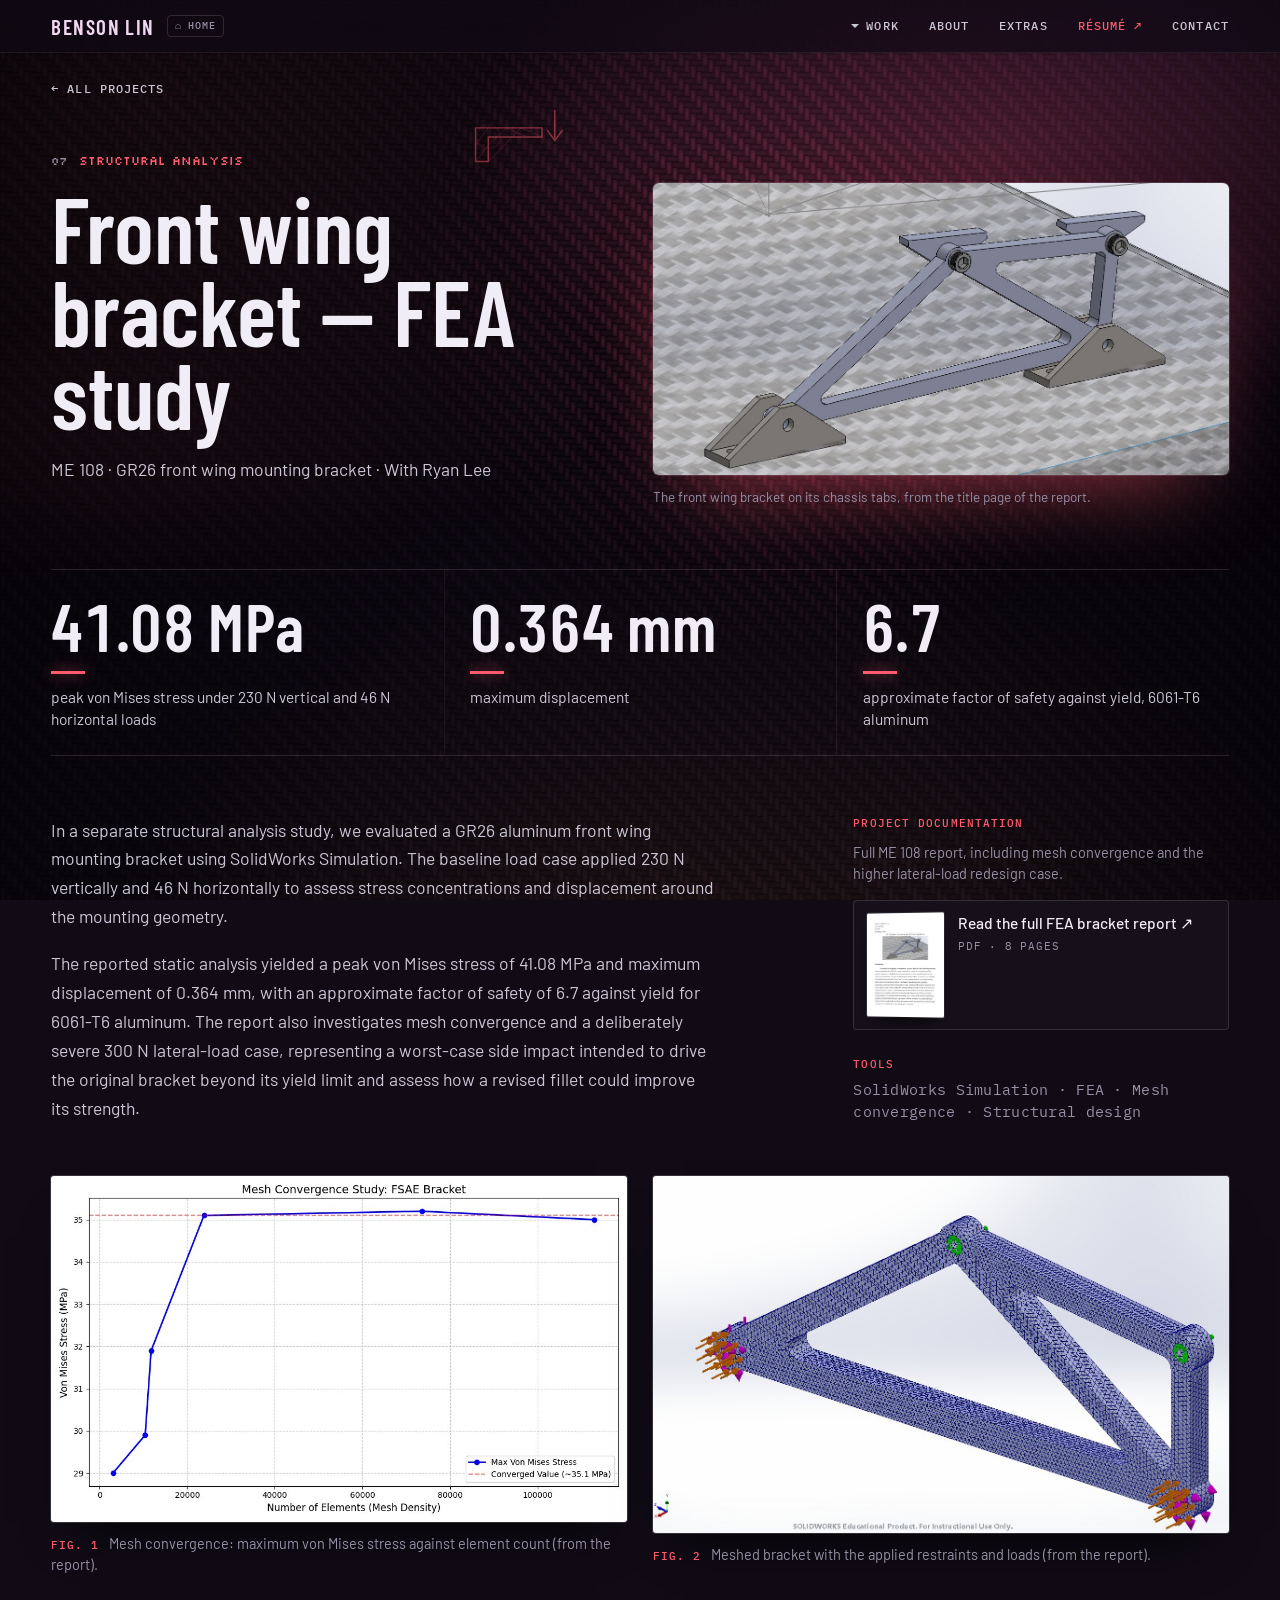
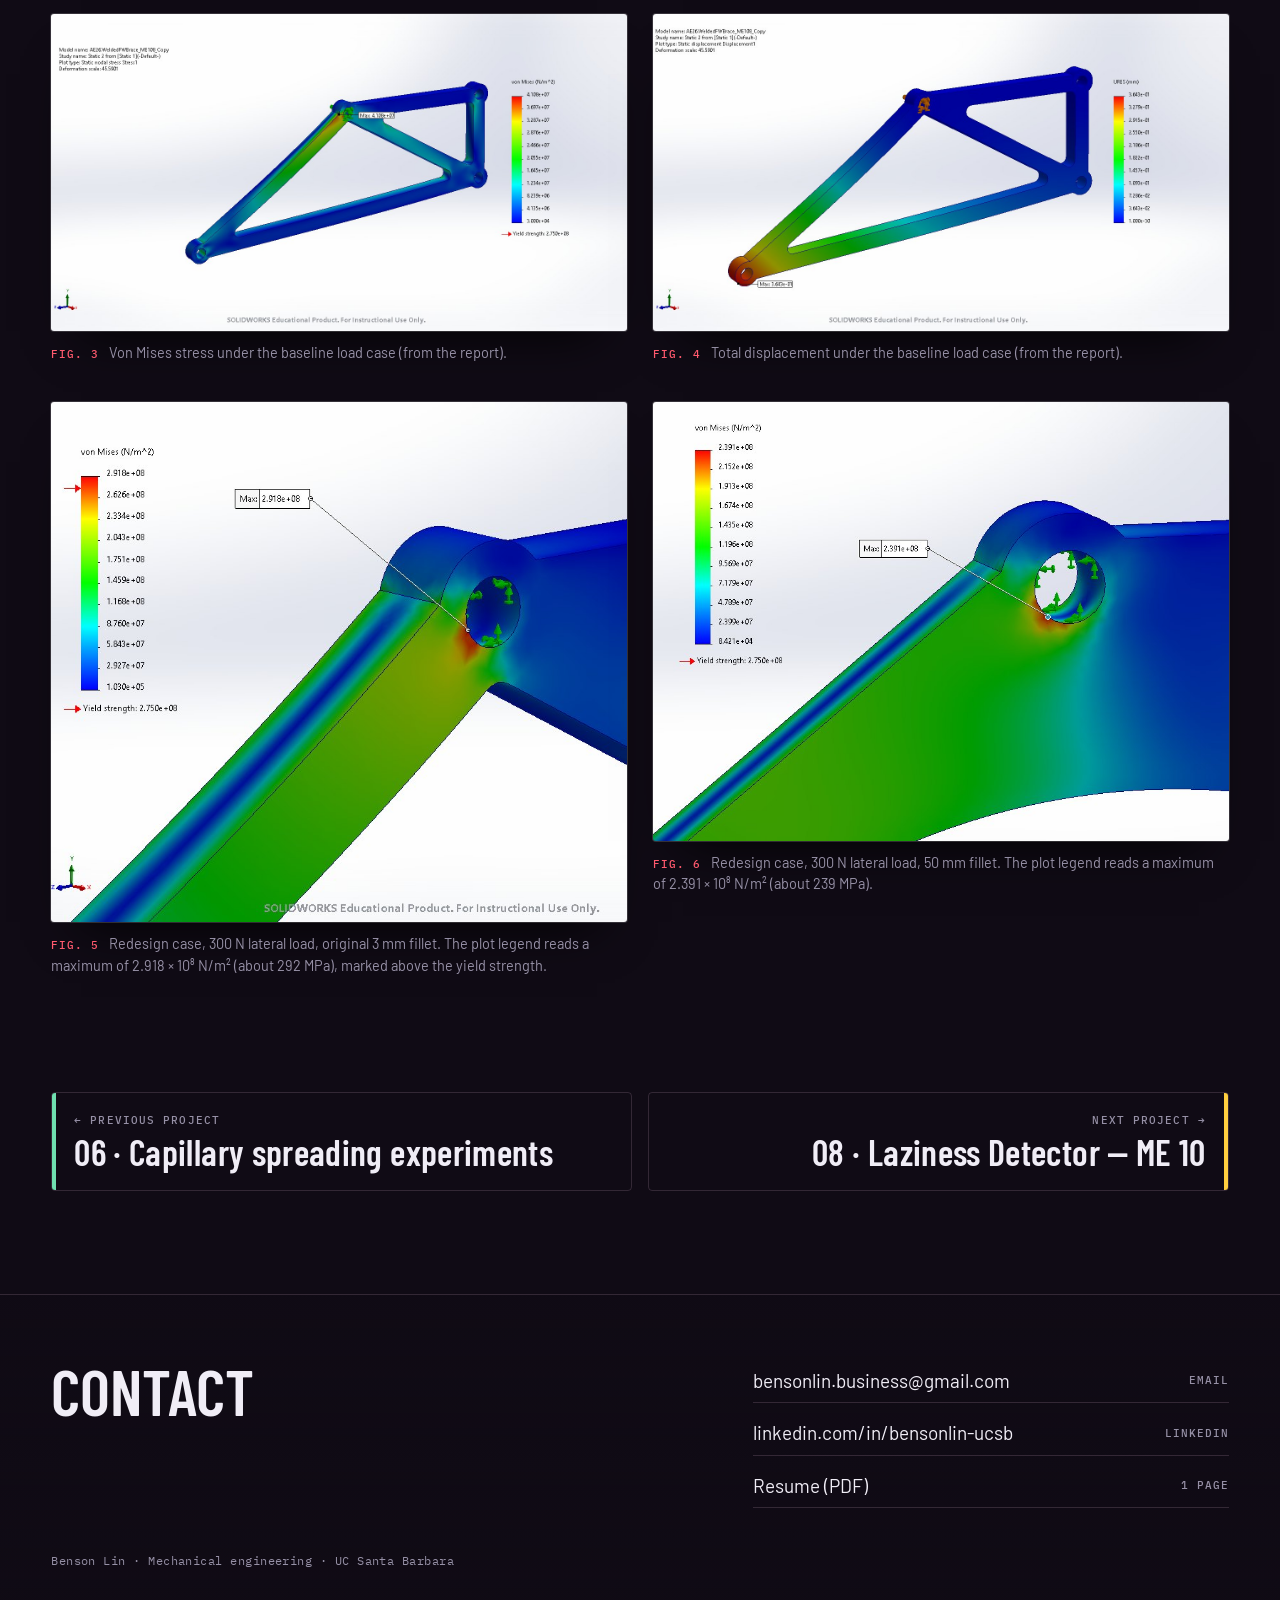
==== bracket-fea.html @ ee1e2033 "Add files via upload" ====
<!doctype html>
<html lang="en"><head>
<meta charset="utf-8"><meta name="viewport" content="width=device-width,initial-scale=1,viewport-fit=cover">
<title>Front wing bracket — FEA study — Benson Lin</title><meta name="description" content="Structural analysis of a GR26 aluminum front wing mounting bracket in SolidWorks Simulation.">
<meta name="theme-color" content="#09080d"><meta name="color-scheme" content="dark">
<meta property="og:title" content="Front wing bracket — FEA study — Benson Lin"><meta property="og:description" content="Structural analysis of a GR26 aluminum front wing mounting bracket in SolidWorks Simulation."><meta property="og:type" content="website"><meta property="og:image" content="assets/og.jpg">
<link rel="icon" href="favicon.svg" type="image/svg+xml"><link rel="prev" href="capillary-spreading.html"><link rel="next" href="laziness-detector.html">
<script>try{if(sessionStorage.getItem('bl-music')==='1')document.documentElement.classList.add('music')}catch(e){}</script>
<link rel="preconnect" href="https://fonts.googleapis.com"><link rel="preconnect" href="https://fonts.gstatic.com" crossorigin>
<link rel="stylesheet" href="https://fonts.googleapis.com/css2?family=Barlow+Condensed:wght@500;600;700&family=Barlow:wght@400;500;600&family=IBM+Plex+Mono:wght@400;500&family=Silkscreen:wght@400&display=swap"><noscript><link rel="stylesheet" href="https://fonts.googleapis.com/css2?family=Barlow+Condensed:wght@500;600;700&family=Barlow:wght@400;500;600&family=IBM+Plex+Mono:wght@400;500&family=Silkscreen:wght@400&display=swap"></noscript>
<script>
/* V6.12: Keep text hidden until its real font faces load; eliminate font swapping on visible pages. */
(function(){
  var root=document.documentElement;
  root.classList.add('fonts-pending');
  if(!document.fonts || !document.fonts.load){root.classList.remove('fonts-pending');return;}
  var cleared=false;
  function show(){if(cleared)return;cleared=true;root.classList.remove('fonts-pending');}
  var faces=['400 17px "Barlow"','500 17px "Barlow"','600 17px "Barlow"',
             '500 21px "Barlow Condensed"','600 21px "Barlow Condensed"','700 21px "Barlow Condensed"',
             '400 12px "IBM Plex Mono"','500 12px "IBM Plex Mono"',
             '400 12px "Silkscreen"'];
  Promise.all(faces.map(function(face){return document.fonts.load(face);})).then(show,show);
  setTimeout(show,5500); /* fail safe for blocked/offline Google Fonts */
})();
</script>
<link rel="stylesheet" href="site.css?v=final3">
<script src="site.js?v=6.29" defer></script>
</head>
<body id="top" data-p="bf" data-page="project">
<a class="skip" href="#main">Skip to content</a>
<div class="carbon" aria-hidden="true"><div class="sheen"><i></i></div></div>
<header class="bar"><a class="brand" href="index.html" title="Back to homepage" aria-label="Benson Lin — Home"><span class="brand-name">Benson Lin</span><span class="brand-home" aria-hidden="true">⌂ Home</span></a>
<nav class="nav" aria-label="Primary">
<details class="work-menu"><summary>Work</summary><div class="work-panel"><a href="gaucho-racing.html" style="--c:#a98bff"><i></i><span>Gaucho Racing aerodynamics</span><b>01</b></a><a href="hydration-bot.html" style="--c:#3cc8f0"><i></i><span>Hydration Bot</span><b>02</b></a><a href="sidepod-cooling.html" style="--c:#ff8a3d"><i></i><span>Sidepod cooling research</span><b>03</b></a><a href="disney-capstone.html" style="--c:#6b8cff"><i></i><span>Sensor-fusion robotic arm</span><b>04</b></a><a href="thumb-rest.html" style="--c:#b4c3dd"><i></i><span>Generative-design clarinet thumb rest</span><b>05</b></a><a href="capillary-spreading.html" style="--c:#6fe0b0"><i></i><span>Capillary spreading experiments</span><b>06</b></a><a href="bracket-fea.html" aria-current=page style="--c:#ff5a6e"><i></i><span>Front wing bracket — FEA study</span><b>07</b></a><a href="laziness-detector.html" style="--c:#ffcf3f"><i></i><span>Laziness Detector — ME 10</span><b>08</b></a><hr><a href="extras.html" style="--c:#c4a8ff"><i></i><span>Extras</span><b>—</b></a></div></details>
<a href="index.html#about">About</a><a href="extras.html">Extras</a>
<a class="res" href="Benson_Lin_Resume_Fall_2026.pdf" target="_blank" rel="noopener">Résumé ↗</a><a class="opt" href="#contact">Contact</a></nav></header>
<main id="main"><header class="ph"><div class="ph-in"><a class="back" href="index.html#work">← All projects</a>
<div class="ph-title project-flair-title"><svg class="project-flair flair-structural" viewBox="0 0 180 75" aria-hidden="true" focusable="false"><path class="bracket-outline" d="M39 61 V24 H112 V34 H53 V61 Z"/><path class="bracket-mesh" d="M39 43 L53 24 M39 61 L53 43 M53 43 L73 24 M53 61 L89 24 M73 24 L96 34 M89 24 L112 34"/><path class="force-shaft" d="M126 5 V36"/><path class="force-head" d="M118 27 L126 38 L134 27"/><circle class="stress-ring" cx="53" cy="34" r="12"/></svg><p class="kicker"><span class="no">07</span>Structural analysis</p><h1>Front wing bracket — FEA study</h1><p class="meta">ME 108 · GR26 front wing mounting bracket · With Ryan Lee</p></div>
<figure class="ph-media frame"><img src="assets/bracket-01.jpg" alt="" width="1277" height="647" fetchpriority="high" decoding="async"><figcaption>The front wing bracket on its chassis tabs, from the title page of the report.</figcaption></figure></div></header><div class="readouts "><dl><div><dt>41.08 MPa</dt><dd>peak von Mises stress under 230 N vertical and 46 N horizontal loads</dd></div><div><dt>0.364 mm</dt><dd>maximum displacement</dd></div><div><dt>6.7</dt><dd>approximate factor of safety against yield, 6061-T6 aluminum</dd></div></dl></div><div class="body"><div class="grid" style="display:block"><section class="sec" id="overview"><div class="text"><p>In a separate structural analysis study, we evaluated a GR26 aluminum front wing mounting bracket using SolidWorks Simulation. The baseline load case applied 230 N vertically and 46 N horizontally to assess stress concentrations and displacement around the mounting geometry.</p><p>The reported static analysis yielded a peak von Mises stress of 41.08 MPa and maximum displacement of 0.364 mm, with an approximate factor of safety of 6.7 against yield for 6061-T6 aluminum. The report also investigates mesh convergence and a deliberately severe 300 N lateral-load case, representing a worst-case side impact intended to drive the original bracket beyond its yield limit and assess how a revised fillet could improve its strength.</p></div><aside class="margin"><h3>Project documentation</h3><p>Full ME 108 report, including mesh convergence and the higher lateral-load redesign case.</p><a class="doc" href="Front_Wing_Bracket_FEA_Report.pdf" target="_blank" rel="noopener"><span class="sheet"><img src="assets/docs/Front_Wing_Bracket_FEA_Report.webp" alt="" loading="lazy" decoding="async"></span><span><b>Read the full FEA bracket report ↗</b><small>PDF · 8 pages</small></span></a><p class="tools">SolidWorks Simulation · FEA · Mesh convergence · Structural design</p></aside><div class="half"><figure class="fig plate "><a class="zoom" href="assets/bracket-02.jpg"><img src="assets/bracket-02.jpg" alt="Plot of maximum von Mises stress versus number of elements, leveling off above about 25,000 elements" width="1000" height="600" loading="lazy" decoding="async"></a><figcaption>Mesh convergence: maximum von Mises stress against element count (from the report).</figcaption></figure></div><div class="half"><figure class="fig plate "><a class="zoom" href="assets/bracket-03.jpg"><img src="assets/bracket-03.jpg" alt="Meshed front wing bracket with fixed supports and applied loads" width="1235" height="765" loading="lazy" decoding="async"></a><figcaption>Meshed bracket with the applied restraints and loads (from the report).</figcaption></figure></div><div class="half"><figure class="fig plate "><a class="zoom" href="assets/bracket-04.jpg"><img src="assets/bracket-04.jpg" alt="Von Mises stress plot of the bracket under the baseline load case" width="1368" height="752" loading="lazy" decoding="async"></a><figcaption>Von Mises stress under the baseline load case (from the report).</figcaption></figure></div><div class="half"><figure class="fig plate "><a class="zoom" href="assets/bracket-05.jpg"><img src="assets/bracket-05.jpg" alt="Displacement plot of the bracket, largest at the leading tip" width="1368" height="752" loading="lazy" decoding="async"></a><figcaption>Total displacement under the baseline load case (from the report).</figcaption></figure></div><div class="half"><figure class="fig plate "><a class="zoom" href="assets/bracket-06.jpg"><img src="assets/bracket-06.jpg" alt="Von Mises stress at the mounting hole in the redesign case with the original fillet" width="809" height="730" loading="lazy" decoding="async"></a><figcaption>Redesign case, 300 N lateral load, original 3 mm fillet. The plot legend reads a maximum of 2.918 × 10⁸ N/m² (about 292 MPa), marked above the yield strength.</figcaption></figure></div><div class="half"><figure class="fig plate "><a class="zoom" href="assets/bracket-07.jpg"><img src="assets/bracket-07.jpg" alt="Von Mises stress at the mounting hole in the redesign case with the larger fillet" width="892" height="679" loading="lazy" decoding="async"></a><figcaption>Redesign case, 300 N lateral load, 50 mm fillet. The plot legend reads a maximum of 2.391 × 10⁸ N/m² (about 239 MPa).</figcaption></figure></div></section></div></div><nav class="pager" aria-label="Projects"><a class="prev" href="capillary-spreading.html" style="--c:#6fe0b0;--c-rgb:111,224,176"><small>← Previous project</small><b>06 · Capillary spreading experiments</b></a><a class="next" href="laziness-detector.html" style="--c:#ffcf3f;--c-rgb:255,207,63"><small>Next project →</small><b>08 · Laziness Detector — ME 10</b></a></nav></main><footer class="foot" id="contact"><div class="wrap"><div class="grid">
<div class="text"><h2>Contact</h2></div>
<div class="links colr"><a href="mailto:bensonlin.business@gmail.com"><span>bensonlin.business@gmail.com</span><small>Email</small></a>
<a href="https://linkedin.com/in/bensonlin-ucsb" rel="noopener"><span>linkedin.com/in/bensonlin-ucsb</span><small>LinkedIn</small></a>
<a href="Benson_Lin_Resume_Fall_2026.pdf" target="_blank" rel="noopener"><span>Resume (PDF)</span><small>1 page</small></a></div>
<p class="fine">Benson Lin · Mechanical engineering · UC Santa Barbara</p></div></div></footer>
<dialog id="lb" aria-label="Enlarged image"><div class="lb-bar"><span class="cnt"></span><button class="lb-prev" type="button" aria-label="Previous image">←</button><button class="lb-next" type="button" aria-label="Next image">→</button><button class="lb-x" type="button">Close</button></div><div class="lb-stage"><img alt=""></div><p class="cap"></p></dialog>
<button id="mm-exit" type="button" hidden aria-label="Return to the normal engineering portfolio theme">♫ Return to engineering mode</button>
</body></html>
---- site.css ----
/* ==========================================================================
   Benson Lin — portfolio. "Laminate" design system.
   Surface: carbon twill lit by a moving light. Each project is a ply with its own colour.
   No frameworks. One stylesheet. Motion is transform/opacity only.
   ========================================================================== */

:root{
  --bg:#09080d; --bg-rgb:9,8,13;
  --panel:rgba(20,17,28,.82);
  --ink:#f0edf6; --soft:#cbc7d6; --mute:#9690a6;
  --line:rgba(255,255,255,.12); --line2:rgba(255,255,255,.065);
  --acc:#d58cff; --acc-rgb:213,140,255;
  --glow:214,92,222;
  --f-disp:"Barlow Condensed","Arial Narrow","Roboto Condensed","Liberation Sans Narrow","Helvetica Neue",Arial,sans-serif;
  --f-body:"Barlow","Helvetica Neue",Arial,sans-serif;
  --f-mono:"IBM Plex Mono",ui-monospace,SFMono-Regular,Menlo,Consolas,monospace;
  --wrap:1280px; --pad:clamp(18px,4vw,56px);
  --ease:cubic-bezier(.2,.7,.2,1);
  --gut:max(var(--pad),calc((100vw - var(--wrap))/2 + var(--pad)));
}
*{box-sizing:border-box}
html{color-scheme:dark;background:var(--bg);scroll-padding-top:112px;-webkit-text-size-adjust:100%;text-size-adjust:100%}
@media (prefers-reduced-motion:no-preference){html{scroll-behavior:smooth}}
body{margin:0;color:var(--ink);font:400 17.5px/1.65 var(--f-body);-webkit-font-smoothing:antialiased;min-height:100vh;overflow-x:hidden}
img,video{max-width:100%}
a{color:var(--acc);text-underline-offset:3px;text-decoration-thickness:1px}
a:hover{text-decoration-thickness:2px}
:focus-visible{outline:2px solid var(--acc);outline-offset:3px;border-radius:2px}
::selection{background:rgba(var(--acc-rgb),.35)}
.skip{position:absolute;left:12px;top:-60px;z-index:200;background:var(--acc);color:#0b0a10;padding:10px 14px;font:600 14px var(--f-body);border-radius:3px;text-decoration:none}
.skip:focus{top:10px}
main,footer{position:relative;z-index:1}
h1,h2,h3,h4{margin:0}
p{margin:0 0 1.05em}
.mono{font-family:var(--f-mono)}

/* ---------- carbon surface + light ---------- */
.carbon{position:fixed;inset:0;z-index:-1;pointer-events:none;contain:strict;
  background:
    radial-gradient(1100px 700px at 82% -6%,rgba(var(--glow),.17),transparent 62%),
    radial-gradient(900px 640px at -6% 104%,rgba(110,80,255,.11),transparent 62%),
    var(--bg)}
.carbon::before{content:"";position:absolute;inset:0;background:url([data-uri]) 0 0/24px 24px repeat}
.sheen{position:absolute;inset:0;overflow:hidden;
  -webkit-mask:url([data-uri]) 0 0/24px 24px repeat;mask:url([data-uri]) 0 0/24px 24px repeat}
.sheen i{position:absolute;left:0;top:0;width:1100px;height:1100px;margin:-550px 0 0 -550px;border-radius:50%;
  background:radial-gradient(closest-side,rgba(var(--glow),.41),rgba(var(--glow),.13) 42%,transparent 72%);
  transform:translate3d(62vw,30vh,0);will-change:transform}
.carbon::after{content:"";position:absolute;inset:0;background:radial-gradient(ellipse at 50% 120%,transparent 40%,rgba(0,0,0,.55))}

/* ---------- top bar ---------- */
.bar{position:sticky;top:0;z-index:60;display:flex;align-items:center;justify-content:space-between;gap:14px;
  padding:11px var(--gut);background:rgba(var(--bg-rgb),.72);backdrop-filter:blur(14px) saturate(1.25);-webkit-backdrop-filter:blur(14px) saturate(1.25);
  border-bottom:1px solid var(--line2)}
.brand{display:flex;align-items:center;gap:12px;color:var(--ink);text-decoration:none;font:600 21px/1 var(--f-disp);letter-spacing:.07em;text-transform:uppercase}
.nav{display:flex;align-items:center;gap:clamp(12px,2.4vw,30px);font:500 12px/1 var(--f-mono);letter-spacing:.09em;text-transform:uppercase}
.nav a,.nav summary{color:var(--soft);text-decoration:none;padding:9px 0;cursor:pointer;position:relative;list-style:none;white-space:nowrap}
.nav summary::-webkit-details-marker{display:none}
.nav a::after,.nav summary::after{content:"";position:absolute;left:0;right:0;bottom:3px;height:1px;background:var(--acc);transform:scaleX(0);transform-origin:left;transition:transform .35s var(--ease)}
.nav a:hover,.nav summary:hover,.nav a[aria-current],.nav details[open] summary{color:var(--ink)}
.nav a:hover::after,.nav summary:hover::after,.nav a[aria-current]::after,.nav details[open] summary::after{transform:scaleX(1)}
.nav .res{color:var(--acc)}
.work-menu{position:relative}
.work-menu summary::before{content:"";display:inline-block;width:0;height:0;border:4px solid transparent;border-top-color:currentColor;border-bottom:0;margin-right:7px;vertical-align:2px;transition:transform .3s}
.work-menu[open] summary::before{transform:rotate(180deg)}
.work-panel{position:absolute;left:-18px;top:calc(100% + 12px);width:min(440px,92vw);background:var(--panel);backdrop-filter:blur(18px);-webkit-backdrop-filter:blur(18px);
  border:1px solid var(--line);border-radius:6px;padding:8px;box-shadow:0 30px 70px -20px #000;animation:pop .28s var(--ease)}
@keyframes pop{from{opacity:0;transform:translateY(-6px)}}
.work-panel a{display:grid;grid-template-columns:22px 1fr auto;align-items:center;gap:10px;padding:10px 12px;border-radius:4px;text-transform:none;letter-spacing:0;font:500 15px/1.2 var(--f-body);color:var(--ink)}
.work-panel a::after{display:none}
.work-panel a:hover,.work-panel a[aria-current]{background:rgba(255,255,255,.06)}
.work-panel b{font:500 11px var(--f-mono);color:var(--mute)}
.work-panel i{width:18px;height:3px;border-radius:1px;background:var(--c)}
.work-panel small{font:400 11px var(--f-mono);color:var(--mute);letter-spacing:.04em;text-transform:uppercase}
.work-panel hr{border:0;border-top:1px solid var(--line2);margin:6px 8px}

/* ---------- shared layout ---------- */
.wrap{max-width:var(--wrap);margin:0 auto;padding:0 var(--pad)}
.grid{display:grid;grid-template-columns:repeat(12,minmax(0,1fr));column-gap:clamp(14px,2vw,28px)}
.text{grid-column:1/8}
.margin{grid-column:9/13}
.colr{grid-column:8/-1}
.full{grid-column:1/-1}
.half{grid-column:span 6}
.third{grid-column:span 4}
.kicker{font:500 12px/1.4 var(--f-mono);letter-spacing:.1em;text-transform:uppercase;color:var(--acc);margin:0 0 14px}
.kicker .no{color:var(--mute);margin-right:12px}
.lede{font:400 clamp(19px,1.9vw,23px)/1.5 var(--f-body);color:var(--soft);max-width:34em}
.btns{display:flex;flex-wrap:wrap;gap:12px;margin:26px 0 0}
.btn{display:inline-flex;align-items:center;gap:10px;padding:13px 20px;font:500 12px/1 var(--f-mono);letter-spacing:.09em;text-transform:uppercase;text-decoration:none;
  color:var(--ink);border:1px solid var(--line);background:rgba(255,255,255,.03);border-radius:2px;
  clip-path:polygon(0 0,calc(100% - 9px) 0,100% 9px,100% 100%,9px 100%,0 calc(100% - 9px));transition:background .3s,border-color .3s,color .3s}
.btn:hover{border-color:var(--acc);background:rgba(var(--acc-rgb),.12)}
.btn.pri{background:var(--acc);color:#0c0a12;border-color:var(--acc);font-weight:600}
.btn.pri:hover{background:var(--ink);border-color:var(--ink)}

/* ---------- HOME: hero ---------- */
.hero{position:relative;padding:clamp(18px,4vh,46px) var(--gut) clamp(36px,7vh,80px);overflow:hidden}
.hero-in{margin:0;display:grid;grid-template-columns:repeat(12,minmax(0,1fr));column-gap:clamp(14px,2vw,28px);position:relative}
.name{grid-column:1/-1;grid-row:1;position:relative;z-index:1;font:700 clamp(70px,17.4vw,268px)/.84 var(--f-disp);text-transform:uppercase;letter-spacing:-.012em;white-space:nowrap;
  margin:clamp(6px,2vh,26px) 0 0 -.03em;
  background:linear-gradient(180deg,#fff 6%,#bdb6d0 46%,#4d4660 100%);-webkit-background-clip:text;background-clip:text;color:transparent}
.hero-wing{grid-column:5/-1;grid-row:1/3;position:relative;z-index:2;margin:clamp(40px,8vw,130px) -2% 0 0;align-self:start;perspective:1400px}
.wing-stage{position:relative;aspect-ratio:1200/675;transform:rotateX(var(--rx,0deg)) rotateY(var(--ry,0deg));transform-style:preserve-3d;will-change:transform}
.wing-stage img{position:absolute;inset:0;width:100%;height:100%;display:block;filter:drop-shadow(0 40px 40px rgba(0,0,0,.55)) drop-shadow(0 0 60px rgba(var(--glow),.22))}
.callouts{position:absolute;inset:0;width:100%;height:100%;overflow:visible;pointer-events:none}
.callouts line{stroke:rgba(255,255,255,.55);stroke-width:1.2;vector-effect:non-scaling-stroke}
.callouts circle{fill:#fff;stroke:rgba(var(--glow),.9);stroke-width:5}
.callouts text{font:500 19px var(--f-mono);fill:#e9e4f3;letter-spacing:.04em;paint-order:stroke;stroke:rgba(9,8,13,.8);stroke-width:5px}
.callouts .n{fill:rgb(var(--glow));font-weight:500}
.hero-copy{grid-column:1/6;grid-row:2;position:relative;z-index:3;padding-top:clamp(28px,5vw,64px);align-self:start}
.hero-cap{grid-column:5/-1;grid-row:3;position:relative;z-index:3;font:400 11.5px/1.5 var(--f-mono);color:var(--mute);max-width:60ch;margin:6px 0 0;letter-spacing:.02em}
.now{display:grid;gap:3px;margin-top:34px;padding:14px 0 0;border-top:1px solid var(--line);text-decoration:none;color:var(--ink);max-width:30em}
.now small{font:500 11px var(--f-mono);letter-spacing:.1em;text-transform:uppercase;color:var(--mute)}
.now b{font:600 20px/1.2 var(--f-disp);letter-spacing:.03em;text-transform:uppercase}
.now span{color:var(--soft);font-size:15.5px}
.now:hover b{color:var(--acc)}

/* ---------- HOME: index of plies ---------- */
.sec-head{display:flex;align-items:end;justify-content:space-between;gap:20px;margin:0 0 22px;flex-wrap:wrap}
.sec-head h2,.sec-title{font:600 clamp(40px,5.6vw,76px)/.95 var(--f-disp);letter-spacing:.005em;text-transform:uppercase}
.sec-note{font:400 12px/1.5 var(--f-mono);color:var(--mute);letter-spacing:.06em;text-transform:uppercase;margin:0}
.index{padding:clamp(40px,8vw,100px) 0 clamp(30px,5vw,60px)}
.plies{list-style:none;margin:0;padding:0;border-top:1px solid var(--line)}
.ply{--c-rgb:200,140,255;position:relative;display:grid;grid-template-columns:3.2rem minmax(0,1fr) minmax(170px,25%);gap:clamp(14px,3vw,44px);align-items:center;
  padding:clamp(18px,2.3vw,30px) 0 clamp(18px,2.3vw,30px) 20px;border-bottom:1px solid var(--line);color:inherit;text-decoration:none;transition:opacity .35s,background .35s}
.ply::before{content:"";position:absolute;left:0;top:-1px;bottom:-1px;width:4px;background:var(--c);transform:scaleY(.0);transform-origin:top;transition:transform .5s var(--ease);box-shadow:0 0 22px var(--c)}
.ply:hover::before,.ply:focus-visible::before{transform:scaleY(1)}
.ply:hover,.ply:focus-visible{background:linear-gradient(90deg,rgba(var(--c-rgb),.09),transparent 70%)}
.ply .n{font:500 13px var(--f-mono);color:var(--mute);letter-spacing:.06em;align-self:start;padding-top:.55em}
.ply .tags{display:block;font:500 11.5px/1.4 var(--f-mono);letter-spacing:.09em;text-transform:uppercase;color:var(--c);margin-bottom:8px}
.ply .ttl{display:block;font:600 clamp(32px,4.5vw,60px)/.98 var(--f-disp);letter-spacing:.005em;transition:transform .5s var(--ease)}
.ply:hover .ttl,.ply:focus-visible .ttl{transform:translateX(8px)}
.ply .desc{display:block;color:var(--soft);font-size:16.5px;line-height:1.5;margin-top:10px;max-width:46em}
.ply .stat{display:block;color:var(--mute);font-size:14.5px;line-height:1.5;margin-top:6px;max-width:46em}
.thumb{position:relative;aspect-ratio:16/10;perspective:900px}
.thumb img{position:absolute;inset:0;width:100%;height:100%;object-fit:cover;border-radius:4px;box-shadow:0 0 0 1px var(--line),0 16px 34px -20px #000;
  transition:transform .6s var(--ease),box-shadow .6s var(--ease)}
.thumb.contain img{object-fit:contain;box-shadow:none;border-radius:0;filter:drop-shadow(0 16px 22px rgba(0,0,0,.5))}
.thumb.plate img{background:#fff}
.ply:hover .thumb img,.ply:focus-visible .thumb img{transform:translateY(-8px) rotateX(3deg) scale(1.09);box-shadow:0 0 0 1px rgba(var(--c-rgb),.65),0 30px 50px -22px rgba(var(--c-rgb),.55)}
.ply:hover .thumb.contain img,.ply:focus-visible .thumb.contain img{box-shadow:none;filter:drop-shadow(0 22px 28px rgba(var(--c-rgb),.4))}
@media (hover:hover){.plies:hover .ply:not(:hover){opacity:.62}}
.earlier{font:500 12px/1 var(--f-mono);letter-spacing:.1em;text-transform:uppercase;color:var(--mute);margin:34px 0 14px}

/* ---------- HOME: about ---------- */
.about{padding:clamp(34px,6vw,80px) 0 clamp(40px,7vw,90px)}
.about .grid{row-gap:34px}
.about p{font-size:clamp(18px,1.7vw,21px);line-height:1.6;color:var(--soft);max-width:34em}
.skills{list-style:none;margin:0;padding:0;border-top:1px solid var(--line)}
.skills li{display:grid;grid-template-columns:130px 1fr;gap:16px;padding:15px 0;border-bottom:1px solid var(--line2)}
.skills b{font:500 12px var(--f-mono);letter-spacing:.09em;text-transform:uppercase;color:var(--acc);padding-top:.35em}
.skills span{color:var(--soft);font-size:16.5px}

/* ---------- footer / pager ---------- */
.pager{max-width:var(--wrap);margin:clamp(40px,6vw,80px) auto 0;padding:0 var(--pad);display:grid;grid-template-columns:1fr 1fr;gap:16px}
.pager a{display:grid;gap:6px;padding:20px 22px;border:1px solid var(--line);border-radius:4px;text-decoration:none;color:var(--ink);position:relative;overflow:hidden;
  transition:border-color .3s,background .3s}
.pager a::before{content:"";position:absolute;left:0;top:0;bottom:0;width:4px;background:var(--c)}
.pager a:hover{border-color:var(--c);background:rgba(var(--c-rgb),.07)}
.pager small{font:500 11px var(--f-mono);letter-spacing:.1em;text-transform:uppercase;color:var(--mute)}
.pager b{font:600 clamp(24px,3vw,36px)/1.05 var(--f-disp);letter-spacing:.01em}
.pager .next{text-align:right}
.pager .next::before{left:auto;right:0}
.pager .only{grid-column:2}
.foot{margin-top:clamp(50px,8vw,110px);border-top:1px solid var(--line);background:linear-gradient(180deg,rgba(var(--bg-rgb),.4),rgba(var(--bg-rgb),.8));padding:clamp(34px,5vw,64px) 0 46px}
.foot .grid{row-gap:26px}
.foot h2{font:600 clamp(38px,5vw,64px)/1 var(--f-disp);text-transform:uppercase}
.foot .links{display:grid;gap:8px;align-content:start;font-size:19px}
.foot .links a{text-decoration:none;color:var(--ink);border-bottom:1px solid var(--line);padding:6px 0;display:flex;justify-content:space-between;gap:10px}
.foot .links a:hover{color:var(--acc);border-color:var(--acc)}
.foot .links small{font:500 11px var(--f-mono);letter-spacing:.09em;text-transform:uppercase;color:var(--mute);align-self:center}
.foot .fine{grid-column:1/-1;font:400 11.5px/1.5 var(--f-mono);color:var(--mute);letter-spacing:.04em;margin:18px 0 0}

/* ---------- PROJECT header ---------- */
.ph{position:relative;padding:20px var(--gut) clamp(18px,3vw,36px)}
.ph::before{content:"";position:absolute;inset:-80px 0 -40px 0;z-index:-1;pointer-events:none;-webkit-mask-image:linear-gradient(#000 55%,transparent);mask-image:linear-gradient(#000 55%,transparent);
  background:radial-gradient(60% 70% at 78% 30%,rgba(var(--acc-rgb),.2),transparent 70%),radial-gradient(40% 50% at 8% 90%,rgba(var(--acc-rgb),.08),transparent 70%)}
.ph-in{margin:0;display:grid;grid-template-columns:repeat(12,minmax(0,1fr));column-gap:clamp(14px,2vw,28px);row-gap:22px;align-items:end}
.back{grid-column:1/-1;font:500 12px var(--f-mono);letter-spacing:.09em;text-transform:uppercase;text-decoration:none;color:var(--soft);justify-self:start;padding:8px 0}
.back:hover{color:var(--acc)}
.ph-title{grid-column:1/7;align-self:center;padding:clamp(0px,2vw,24px) 0}
.ph h1{font:600 clamp(50px,7.2vw,116px)/.9 var(--f-disp);letter-spacing:0;overflow-wrap:normal}
.ph .meta{color:var(--soft);font-size:17.5px;margin:20px 0 0;max-width:34em}
.ph-media{grid-column:7/-1;margin:0}
.ph-media img{display:block;width:100%;height:auto;max-height:66vh;object-fit:contain;object-position:center}
.ph-media.frame img{border-radius:6px;box-shadow:0 0 0 1px var(--line),0 40px 90px -40px rgba(var(--acc-rgb),.6)}
.ph-media.cut img{filter:drop-shadow(0 30px 34px rgba(0,0,0,.6)) drop-shadow(0 0 70px rgba(var(--acc-rgb),.25))}
.ph-media.portrait{justify-self:center;max-width:min(100%,520px)}
.ph-media.small img{max-width:min(100%,520px);margin:0 auto}
.ph-media figcaption{font:400 13.5px/1.5 var(--f-body);color:var(--mute);margin-top:12px}
.status{display:inline-flex;align-items:center;gap:9px;font:500 11.5px var(--f-mono);letter-spacing:.09em;text-transform:uppercase;color:var(--acc);border:1px solid rgba(var(--acc-rgb),.45);padding:7px 12px;border-radius:99px;margin-bottom:18px}
.status::before{content:"";width:7px;height:7px;border-radius:50%;background:var(--acc);box-shadow:0 0 10px var(--acc)}

/* readouts */
.readouts{max-width:var(--wrap);margin:clamp(14px,2vw,30px) auto 0;padding:0 var(--pad)}
.readouts dl{margin:0;display:grid;grid-template-columns:repeat(auto-fit,minmax(min(100%,220px),1fr));border-top:1px solid var(--line);border-bottom:1px solid var(--line)}
.readouts dl>div{padding:22px clamp(14px,2vw,28px) 24px;border-left:1px solid var(--line2)}
.readouts dl>div:first-child{border-left:0;padding-left:0}
.readouts dt{font:600 clamp(40px,5.2vw,70px)/1 var(--f-disp);color:var(--ink);letter-spacing:.005em;font-variant-numeric:tabular-nums}
.readouts dt::after{content:"";display:block;width:34px;height:3px;background:var(--acc);margin-top:12px;box-shadow:0 0 14px rgba(var(--acc-rgb),.7)}
.readouts dd{margin:12px 0 0;color:var(--soft);font-size:15.5px;line-height:1.45;max-width:24em}
.sec-facts{margin:0 0 clamp(26px,4vw,48px)}
.sec-facts .readouts{padding:0}

/* sections within a project */
.body{max-width:var(--wrap);margin:0 auto;padding:clamp(28px,5vw,60px) var(--pad) 0}
.sec{grid-column:1/-1;display:grid;grid-template-columns:repeat(12,minmax(0,1fr));column-gap:clamp(14px,2vw,28px);padding-top:clamp(34px,5vw,64px);margin-top:clamp(22px,4vw,54px);border-top:1px solid var(--line)}
.sec:first-child{border-top:0;margin-top:0;padding-top:0}
.sec-h{grid-column:1/-1;margin-bottom:clamp(18px,3vw,34px)}
.sec-h .no{display:block;font:500 12px var(--f-mono);letter-spacing:.1em;color:var(--acc);margin-bottom:12px}
.sec-h h2{font:600 clamp(38px,5vw,68px)/.95 var(--f-disp);letter-spacing:.005em}
.sec-h .meta{color:var(--soft);margin:14px 0 0;max-width:42em;font-size:17px}
.sec-h .sub{color:var(--mute);margin:12px 0 0;max-width:42em}
.sec>*{min-width:0}
.sec>.text,.sec>.margin,.sec>.full,.sec>.half,.sec>.third{margin-bottom:clamp(20px,3vw,40px)}
.text p{max-width:38em;color:var(--soft)}
.text p:last-child{margin-bottom:0}
.text p strong{color:var(--ink)}
.tools{font:400 12.5px/1.65 var(--f-mono);letter-spacing:.02em;color:var(--mute)}
.tools::before{content:"Tools";display:block;font-weight:500;text-transform:uppercase;letter-spacing:.1em;color:var(--acc);margin-bottom:6px;font-size:11px}
.tools.plat::before{content:"Platform and plan"}
.tools.inline{margin-top:1.4em;max-width:46em}

/* margin column: documents */
.margin{align-self:start;position:static;top:auto}
.margin h3{font:500 11px var(--f-mono);letter-spacing:.1em;text-transform:uppercase;color:var(--acc);margin:0 0 12px}
.margin>p{font-size:14.5px;line-height:1.5;color:var(--mute)}
.margin .tools{margin-top:26px}
.doc{display:grid;grid-template-columns:78px 1fr;gap:14px;align-items:start;padding:12px;margin:0 0 12px;border:1px solid var(--line);border-radius:4px;text-decoration:none;color:var(--ink);background:rgba(255,255,255,.025);
  transition:border-color .3s,transform .5s var(--ease),background .3s}
.doc:hover{border-color:var(--acc);background:rgba(var(--acc-rgb),.07);transform:translateY(-3px)}
.doc .sheet{display:block;aspect-ratio:3/4;overflow:hidden;border-radius:2px;background:#fff;box-shadow:0 8px 20px -8px #000,0 0 0 1px rgba(255,255,255,.1);transform:perspective(500px) rotateY(-9deg);transition:transform .5s var(--ease)}
.doc:hover .sheet{transform:perspective(500px) rotateY(0)}
.doc .sheet.land{aspect-ratio:16/10}
.doc img{width:100%;height:100%;object-fit:cover;object-position:top;display:block}
.doc b{display:block;font:500 15.5px/1.35 var(--f-body)}
.doc small{display:block;margin-top:5px;font:400 11px var(--f-mono);letter-spacing:.07em;text-transform:uppercase;color:var(--mute)}

/* figures */
main{counter-reset:fig}
.fig{margin:0;position:relative}
.fig .zoom{display:block;cursor:zoom-in;line-height:0}
.fig img{display:block;width:100%;height:auto;border-radius:3px;background:#0d0b13}
.fig.plate img{background:#fff;box-shadow:0 0 0 1px rgba(255,255,255,.16),0 30px 50px -30px #000}
.fig.dark img{box-shadow:0 0 0 1px var(--line2)}
.fig figcaption{font:400 14.5px/1.5 var(--f-body);color:var(--mute);margin-top:11px;max-width:62em}
.fig figcaption::before{counter-increment:fig;content:"Fig. " counter(fig);display:inline-block;margin-right:10px;font:500 11px var(--f-mono);letter-spacing:.09em;text-transform:uppercase;color:var(--acc)}
.fig.limit img{max-height:78vh;width:auto;max-width:100%;margin:0 auto}
.fig.center{justify-self:center}
.pairs{display:grid;grid-template-columns:1fr 1fr;gap:clamp(14px,2vw,28px);align-items:start}
.fig .tag{position:absolute;left:10px;top:10px;font:500 10.5px var(--f-mono);letter-spacing:.09em;text-transform:uppercase;background:rgba(9,8,13,.78);color:#fff;padding:5px 8px;border-radius:2px;pointer-events:none}
.masonry{columns:3 260px;column-gap:clamp(14px,2vw,28px)}
.masonry .fig{break-inside:avoid;margin:0 0 clamp(18px,2.4vw,30px)}

/* table */
.tw{overflow-x:auto;margin:22px 0 22px;max-width:100%;-webkit-overflow-scrolling:touch}
table.spec{margin-top:4px;border-collapse:separate;border-spacing:0;width:100%;min-width:500px;font:500 16.5px/1.3 var(--f-body);font-variant-numeric:tabular-nums}
.spec th{font:500 11px var(--f-mono);letter-spacing:.09em;text-transform:uppercase;color:var(--mute);text-align:right;padding:0 18px 12px;border-bottom:1px solid var(--line);white-space:nowrap}
.spec th:first-child,.spec td:first-child{text-align:left;padding-left:0}
.spec th.hl{color:var(--ink);border-bottom:2px solid var(--acc)}
.spec td{text-align:right;padding:15px 18px;border-bottom:1px solid var(--line2);color:var(--soft)}
.spec td:first-child{color:var(--ink)}
.spec td.hl{color:var(--ink);font-weight:600;background:rgba(var(--acc-rgb),.075)}
.spec td.d{font:400 13.5px var(--f-mono);color:var(--mute);white-space:nowrap}
.spec tr:last-child td{border-bottom:1px solid var(--line)}
.spec-note{font:400 12px/1.5 var(--f-mono);color:var(--mute);margin:-8px 0 0;max-width:60em}

/* video "screens" */
.screen{display:grid;grid-template-columns:repeat(12,minmax(0,1fr));column-gap:clamp(14px,2vw,28px);row-gap:16px;align-items:start}
.screen .st{grid-column:1/5}
.screen .sv{grid-column:5/-1;margin:0}
.screen h4{font:600 clamp(26px,2.8vw,36px)/1.05 var(--f-disp);letter-spacing:.01em;margin:0 0 12px}
.screen .st p{font-size:15.5px;color:var(--soft);line-height:1.55}
.screen .st .vm{font:400 11.5px/1.5 var(--f-mono);color:var(--mute);letter-spacing:.04em}
.screen video,.vframe{display:block;width:100%;height:auto;background:#000;border-radius:4px;box-shadow:0 0 0 1px var(--line),0 40px 80px -40px rgba(var(--acc-rgb),.45)}
.screen.solo{display:block}
.screen.solo .sv{max-width:980px}
.vcap{font:400 14.5px/1.5 var(--f-body);color:var(--mute);margin-top:11px}
.yt{position:relative;display:block;width:100%;aspect-ratio:16/9;background:#0a0910 center/cover no-repeat;border:0;border-radius:4px;padding:0;cursor:pointer;overflow:hidden;box-shadow:0 0 0 1px var(--line),0 40px 80px -40px rgba(var(--acc-rgb),.4)}
.yt img{position:absolute;inset:0;width:100%;height:100%;object-fit:cover}
.yt::after{content:"";position:absolute;left:50%;top:50%;width:72px;height:72px;margin:-36px;border-radius:50%;background:rgba(9,8,13,.7) url("data:image/svg+xml,%3Csvg xmlns='http://www.w3.org/2000/svg' viewBox='0 0 24 24'%3E%3Cpath fill='white' d='M9 6.5v11l9-5.5z'/%3E%3C/svg%3E") center/38px no-repeat;box-shadow:0 0 0 1px rgba(255,255,255,.4);transition:transform .4s var(--ease),background-color .3s}
.yt:hover::after{transform:scale(1.1);background-color:rgba(var(--acc-rgb),.85)}
.yt iframe{position:absolute;inset:0;width:100%;height:100%;border:0}
.ytlink{font:500 12px var(--f-mono);letter-spacing:.07em;text-transform:uppercase;display:inline-block;margin-top:10px}

/* iteration masses */
.massbars{display:grid;gap:10px;margin:26px 0 8px;max-width:40em}
.massbars .r{display:grid;grid-template-columns:minmax(130px,190px) 1fr 70px;gap:14px;align-items:center;font-size:15px;color:var(--soft)}
.massbars .r i{display:block;height:12px;border-radius:2px;background:linear-gradient(90deg,rgba(var(--acc-rgb),.35),var(--acc));width:var(--w);transform-origin:left}
.massbars .r.fin i{box-shadow:0 0 16px rgba(var(--acc-rgb),.6)}
.massbars b{font:500 14px var(--f-mono);text-align:right;color:var(--ink)}
.massbars+.fnote{font:400 12px/1.5 var(--f-mono);color:var(--mute)}

/* related links */
.related{display:grid;grid-template-columns:repeat(auto-fit,minmax(260px,1fr));gap:14px}
.related a{display:grid;gap:4px;padding:18px 20px 18px 24px;border:1px solid var(--line);border-radius:4px;text-decoration:none;color:var(--ink);position:relative;transition:border-color .3s,background .3s}
.related a::before{content:"";position:absolute;left:0;top:0;bottom:0;width:4px;background:var(--c)}
.related a:hover{border-color:var(--c);background:rgba(var(--c-rgb),.07)}
.related small{font:500 11px var(--f-mono);letter-spacing:.1em;text-transform:uppercase;color:var(--mute)}
.related b{font:600 28px/1.05 var(--f-disp);letter-spacing:.01em}
.jump{display:flex;flex-wrap:wrap;gap:6px 22px;margin:0;padding:12px 0;font:500 12px var(--f-mono);letter-spacing:.09em;text-transform:uppercase}
.jump a{color:var(--soft);text-decoration:none;padding:6px 0;border-bottom:1px solid transparent}
.jump a:hover{color:var(--ink);border-color:var(--acc)}

/* lightbox */
#lb{border:0;padding:0;background:rgba(7,6,10,.94);color:var(--ink);width:100vw;height:100vh;height:100dvh;max-width:none;max-height:none;overflow:hidden}
#lb::backdrop{background:rgba(7,6,10,.8)}
#lb[open]{display:grid;grid-template-rows:auto minmax(0,1fr) auto}
.lb-bar{display:flex;align-items:center;gap:8px;padding:12px 16px}
.lb-bar .cnt{font:500 12px var(--f-mono);letter-spacing:.08em;color:var(--mute);margin-right:auto}
.lb-bar button{font:500 12px var(--f-mono);letter-spacing:.09em;text-transform:uppercase;color:var(--ink);background:rgba(255,255,255,.06);border:1px solid var(--line);border-radius:2px;padding:10px 14px;cursor:pointer}
.lb-bar button:hover{border-color:var(--acc);color:var(--acc)}
.lb-stage{overflow:auto;display:grid;place-items:center;padding:0 16px;min-height:0}
.lb-stage img{max-width:100%;max-height:100%;object-fit:contain;cursor:zoom-in;background:transparent}
.lb-stage.zoomed{place-items:start}
.lb-stage.zoomed img{max-width:none;max-height:none;width:auto;cursor:zoom-out}
#lb .cap{margin:0;padding:12px 20px 18px;font-size:15px;color:var(--soft);text-align:center;max-width:72ch;justify-self:center}

/* ---------- EXTRAS ---------- */
.ex-head{padding:20px var(--gut) 10px}
.ex-head .ph-in{align-items:end}
.ex-head h1{font:600 clamp(60px,10vw,150px)/.88 var(--f-disp);text-transform:uppercase}
.cards3{display:grid;grid-template-columns:repeat(auto-fit,minmax(min(100%,300px),1fr));gap:clamp(16px,2.4vw,32px);grid-column:1/-1}
.xcard{display:grid;grid-template-rows:auto 1fr;gap:16px}
.xcard .ph-box{position:relative;aspect-ratio:4/3;background:rgba(255,255,255,.03);border:1px solid var(--line);border-radius:4px;display:grid;place-items:center;overflow:hidden}
.xcard .ph-box img{position:absolute;inset:0;width:100%;height:100%;object-fit:contain;object-position:center;display:block;cursor:zoom-in}
.xcard .ph-box img.fill{object-fit:cover}
.xcard h3{font:600 clamp(28px,3vw,38px)/1.02 var(--f-disp);letter-spacing:.01em;margin:0 0 6px}
.xcard .m{font:500 11.5px var(--f-mono);letter-spacing:.08em;text-transform:uppercase;color:var(--acc);margin:0 0 10px}
.xcard p{color:var(--soft);font-size:16.5px}
.xcard .tg{font:400 12px var(--f-mono);color:var(--mute);letter-spacing:.04em}
.archive{grid-column:1/-1;border-top:1px solid var(--line);margin-top:clamp(20px,3vw,40px);padding-top:22px}
.archive summary{cursor:pointer;font:600 clamp(24px,2.6vw,32px)/1.1 var(--f-disp);letter-spacing:.01em;list-style:none;display:flex;gap:12px;align-items:baseline}
.archive summary::-webkit-details-marker{display:none}
.archive summary::before{content:"+";font:500 20px var(--f-mono);color:var(--acc);width:18px}
.archive[open] summary::before{content:"–"}
.archive .in{padding:20px 0 6px;max-width:760px}
.archive .in p{color:var(--soft)}

.music-portal{grid-column:1/-1;margin-top:clamp(30px,5vw,64px);border:1px solid rgba(var(--acc-rgb),.35);border-radius:6px;overflow:hidden;
  background:linear-gradient(120deg,rgba(var(--acc-rgb),.08),rgba(255,255,255,.015));max-width:860px}
.mm-enter{display:grid;grid-template-columns:auto 1fr auto;gap:20px;align-items:center;width:100%;padding:24px 28px;background:none;border:0;color:var(--ink);text-align:left;cursor:pointer;font:inherit}
.mm-enter:hover{background:rgba(var(--acc-rgb),.08)}
.mm-enter .clef{font:400 46px/1 Georgia,"Segoe UI Symbol","Apple Symbols",serif;color:var(--acc)}
.mm-enter strong{display:block;font:600 clamp(26px,3vw,36px)/1.05 var(--f-disp);letter-spacing:.01em;text-transform:uppercase}
.mm-enter small{display:block;font:400 12.5px/1.5 var(--f-mono);letter-spacing:.04em;color:var(--mute);margin-top:4px}
.mm-enter .arr{font:600 26px var(--f-body);color:var(--acc)}
.mm-body{display:none;padding:0 28px 30px}
.mm-body p{color:var(--soft)}
html.music .mm-body{display:block;animation:rise .9s .7s var(--ease) both}
html.music .mm-enter .arr{display:none}

/* ---------- per-project accents (generated) ---------- */
body[data-p="gr"]{--acc:#a98bff;--acc-rgb:169,139,255;--glow:169,139,255}
body[data-p="hb"]{--acc:#3cc8f0;--acc-rgb:60,200,240;--glow:60,200,240}
body[data-p="sp"]{--acc:#ff8a3d;--acc-rgb:255,138,61;--glow:255,138,61}
body[data-p="dc"]{--acc:#6b8cff;--acc-rgb:107,140,255;--glow:107,140,255}
body[data-p="tr"]{--acc:#b4c3dd;--acc-rgb:180,195,221;--glow:180,195,221}
body[data-p="cs"]{--acc:#6fe0b0;--acc-rgb:111,224,176;--glow:111,224,176}
body[data-p="bf"]{--acc:#ff5a6e;--acc-rgb:255,90,110;--glow:255,90,110}
body[data-p="ld"]{--acc:#ffcf3f;--acc-rgb:255,207,63;--glow:255,207,63}
body[data-p="home"]{--acc:#e58cf5;--acc-rgb:229,140,245;--glow:228,72,205}
body[data-p="ex"]{--acc:#c4a8ff;--acc-rgb:196,168,255;--glow:160,110,255}

/* music mode: theme */
html.music{--bg:#15080f;--bg-rgb:21,8,15;--panel:rgba(40,16,28,.88);--ink:#fff1dc;--soft:#ebd1c8;--mute:#bb9d9c;--line:rgba(238,196,136,.26);--line2:rgba(238,196,136,.12);
  --acc:#efc77f;--acc-rgb:239,199,127;--glow:240,172,96}
html.music body[data-p]{--acc:#efc77f;--acc-rgb:239,199,127;--glow:240,172,96}
html.music .ply{--c:#efc77f;--c-rgb:239,199,127}
html.music .btn.pri,html.music .skip{color:#2a0f1a}
html.music .carbon{background:radial-gradient(1100px 700px at 80% -6%,rgba(190,60,90,.3),transparent 62%),radial-gradient(900px 640px at -6% 104%,rgba(240,172,96,.13),transparent 62%),var(--bg)}
html.music .carbon::before{display:none}
html.music .sheen{-webkit-mask:none;mask:none}
html.music .sheen i{opacity:.5}
#mm-exit{position:fixed;right:18px;bottom:20px;z-index:300;display:flex;align-items:center;gap:10px;background:#3a1626;color:#f6d9a6;border:1px solid #e3b878;border-radius:99px;padding:13px 18px;
  font:500 12px/1 var(--f-mono);letter-spacing:.08em;text-transform:uppercase;cursor:pointer;box-shadow:0 14px 40px -8px #000;animation:rise .6s var(--ease) both}
#mm-exit:hover{background:#4d1d33}
#mm-exit[hidden]{display:none}
#mm-staves{position:fixed;inset:0;z-index:0;pointer-events:none;overflow:hidden}
.staff{position:absolute;left:0;right:0;height:48px;opacity:.5}
.staff .ln{position:absolute;inset:0;background:repeating-linear-gradient(to bottom,rgba(239,199,127,.55) 0 1px,transparent 1px 12px);background-size:100% 12px;
  -webkit-mask-image:linear-gradient(90deg,transparent,#000 8%,#000 92%,transparent);mask-image:linear-gradient(90deg,transparent,#000 8%,#000 92%,transparent)}
.staff .nt{position:absolute;width:15px;height:11px;margin:-5.5px 0 0 -7.5px;border-radius:50%;background:rgba(239,199,127,.95);transform:rotate(-20deg)}
.staff .nt::after{content:"";position:absolute;width:1.3px;height:34px;background:rgba(239,199,127,.95);right:0;bottom:5px;transform:rotate(20deg);transform-origin:bottom right}
.staff .nt.dn::after{bottom:auto;top:5px;right:auto;left:0;transform-origin:top left}
#mm-staves.draw .ln{animation:draw 1.5s var(--ease) both;animation-delay:calc(var(--s)*.22s + .35s)}
#mm-staves.draw .nt{animation:notein .6s var(--ease) both;animation-delay:calc(var(--d)*.07s + 1.1s)}
#mm-staves.still .ln,#mm-staves.still .nt{animation:none}
@keyframes draw{from{clip-path:inset(0 100% 0 0)}to{clip-path:inset(0)}}
@keyframes notein{from{opacity:0;transform:translateY(-14px) rotate(-20deg) scale(.4)}to{opacity:1;transform:rotate(-20deg)}}
#mm-burst{position:fixed;inset:0;z-index:900;pointer-events:none;overflow:hidden}
.mm-note{position:absolute;line-height:1;pointer-events:none;will-change:transform,opacity;font-family:Georgia,"Segoe UI Symbol","Apple Symbols","Noto Sans Symbols 2",serif;
  animation:mmexp var(--ms,1500ms) cubic-bezier(.16,.56,.28,1) both;animation-delay:var(--dl,0ms);text-shadow:0 0 14px rgba(240,172,96,.5)}
@keyframes mmexp{0%{opacity:0;transform:translate(-50%,-50%) scale(.15) rotate(0)}12%{opacity:1}68%{opacity:.95}100%{opacity:0;transform:translate(calc(-50% + var(--dx)),calc(-50% + var(--dy))) scale(var(--sc,.9)) rotate(var(--rot,150deg))}}
.mm-flare{position:fixed;inset:0;z-index:890;pointer-events:none;background:radial-gradient(circle at var(--fx) var(--fy),rgba(240,172,96,.4),rgba(214,90,140,.18) 24%,transparent 58%);animation:flare 1.2s ease-out both}
@keyframes flare{from{opacity:1}to{opacity:0}}
@keyframes rise{from{opacity:0;transform:translateY(16px)}to{opacity:1;transform:none}}

/* No animation or snapshots when navigating between pages. */
@view-transition{navigation:none}
/* same-document: music mode reveal (circle from the click) */
html.vt-music::view-transition-old(root){animation:none}
html.vt-music::view-transition-new(root){animation:vt-circle 1.15s cubic-bezier(.5,0,.15,1) both}
@keyframes vt-circle{from{clip-path:circle(0 at var(--vx,50%) var(--vy,50%))}to{clip-path:circle(150vmax at var(--vx,50%) var(--vy,50%))}}
html.vt-music #mm-burst{view-transition-name:mm-burst}
html.vt-music::view-transition-old(mm-burst),html.vt-music::view-transition-new(mm-burst){animation:none}
html.vt-music .ph-media{view-transition-name:none}

/* All figures and documents remain visible and stable at arbitrary scroll positions.
   Avoid view-timeline animations: they looked like content glitches after navigation. */
/* ---------- responsive ---------- */
@media (max-width:1000px){
  .text,.colr{grid-column:1/-1}.margin{grid-column:1/-1;position:static}
  .margin .doc{max-width:520px}
  .ph-title{grid-column:1/-1}.ph-media{grid-column:1/-1}
  .hero-wing{grid-column:1/-1;grid-row:2;margin:10px 0 0}
  .hero-copy{grid-column:1/-1;grid-row:3;padding-top:10px}
  .hero-cap{grid-column:1/-1;grid-row:4}
  .screen .st,.screen .sv{grid-column:1/-1}
  .callouts text,.callouts .lead{display:none}
}
@media (max-width:760px){
  .readouts dl>div{border-left:0;padding-left:0;border-top:1px solid var(--line2)}.readouts dl>div:first-child{border-top:0}
  .ply{grid-template-columns:2.4rem minmax(0,1fr);padding-left:14px}
  .ply .thumb{grid-column:2;grid-row:2;max-width:420px}
  .half,.third{grid-column:1/-1}
  .pairs{grid-template-columns:1fr}
  .skills li{grid-template-columns:1fr;gap:4px}
  .pager{grid-template-columns:1fr}.pager .only{grid-column:1}
  .massbars .r{grid-template-columns:1fr 60px;gap:6px 12px}.massbars .r i{grid-column:1/-1;grid-row:2}
  .nav .opt{display:none}
  .nav{gap:14px}
  .work-panel{position:fixed;left:10px;right:10px;top:58px;width:auto}
  .mm-enter{grid-template-columns:auto 1fr;padding:20px}.mm-enter .arr{display:none}
  .doc{grid-template-columns:64px 1fr}
}
@media (max-width:420px){
  .bar{gap:8px}.brand{font-size:17px;letter-spacing:.04em}.nav{gap:10px;font-size:10.5px;letter-spacing:.05em}
}
@media (hover:none){.plies .ply:not(:hover){opacity:1}}
@media (prefers-reduced-motion:reduce){
  *,*::before,*::after{animation-duration:.001ms!important;animation-iteration-count:1!important;transition-duration:.001ms!important;scroll-behavior:auto!important}
  .wing-stage{transform:none!important}
  .fig,.screen,.readouts dl,.massbars,.doc{animation:none!important;opacity:1!important;transform:none!important}
  @view-transition{navigation:none}
}
@media print{
  .carbon,.bar,#mm-staves,#mm-exit,.pager{display:none!important}
  body{background:#fff;color:#111}a{color:#111}.text p,.ply .desc,.readouts dd{color:#222}
}
.masonry .fig figcaption::before{content:none;counter-increment:none}

/* ---------- Focused refinements: navigation, wing caption, status ---------- */
.brand{gap:12px}
.brand-home{font:500 10px/1 var(--f-mono);color:var(--mute);letter-spacing:.08em;text-transform:uppercase;
  padding:5px 7px;border:1px solid var(--line);border-radius:4px;transition:color .2s,border-color .2s}
.brand:hover .brand-home,.brand:focus-visible .brand-home{color:var(--acc);border-color:var(--acc)}
.hero-wing .hero-cap{display:block;position:relative;max-width:65ch;margin:4px auto 0;padding:0 8px;
  font:400 11.5px/1.55 var(--f-mono);letter-spacing:.01em;color:var(--mute);text-align:center;}
.current-status{display:grid;grid-template-columns:12px minmax(0,1fr) 22px;gap:14px;align-items:start;
  max-width:760px;margin:30px 0 0;padding:15px 18px;
  background:linear-gradient(110deg,rgba(167,134,225,.14),rgba(25,31,39,.88));
  border:1px solid rgba(183,154,240,.32);border-radius:13px;
  text-decoration:none;color:var(--ink);transition:transform .22s ease,border-color .25s ease,background .25s ease}
.current-status:hover{transform:translateY(-2px);border-color:rgba(183,154,240,.68);background:linear-gradient(110deg,rgba(167,134,225,.2),rgba(25,31,39,.88))}
.current-status .pulse-dot{display:block;width:10px;height:10px;margin-top:7px;border-radius:50%;background:#8ee6b0;box-shadow:0 0 0 5px rgba(142,230,176,.1)}
.current-status .status-content{display:block;min-width:0}
.current-status .eyebrow{display:block;color:#b9c2d1;font:700 11px/1.4 var(--f-mono);letter-spacing:.11em;text-transform:uppercase;margin:0 0 4px}
.current-status strong{display:block;color:#f3eefb;font:600 20px/1.24 var(--f-disp);letter-spacing:.025em;text-transform:uppercase;margin:0 0 3px}
.current-status .status-description{display:block;color:#c5ceda;font:400 15px/1.5 var(--f-body)}
.current-status .status-arrow{color:#d8c5ff;font:500 23px/1 var(--f-disp);transition:transform .2s ease}
.current-status:hover .status-arrow{transform:translate(2px,-2px)}
@media(max-width:1000px){.hero-wing .hero-cap{max-width:65ch;margin:0 auto}}
@media(max-width:760px){.hero-wing .hero-cap{display:none!important}.current-status{margin-top:22px}.brand-home{font-size:9px;padding:4px 5px}}
@media(max-width:420px){.brand-home{font-size:0;padding:4px 6px}.brand-home::first-letter{font-size:13px}}

/* V6.5: keep Claude’s original title typography, but fit without post-load JS changes. */
/* The V6.4 override enlarged some headlines after the script-based fitting was removed.
   Barlow Condensed’s actual width varies with fallback font availability; retain comfortable space. */
.name{font-size:clamp(42px,13.1vw,195px);max-width:100%;white-space:nowrap}
/* Project headings revert to the original Laminate 7.2vw/116px typography. */
.ph h1{font-size:clamp(50px,7.2vw,116px);overflow-wrap:normal}
@media(max-width:560px){
 .name{font-size:clamp(35px,12.5vw,72px)}
 .ph h1{font-size:clamp(42px,10vw,65px)}
}
/* Restore breathing room between the comparison footnote and technical interpretation. */
.spec-note{margin:0 0 24px}
/* Keep media and responsive typography stable when loading. */

/* V6.4 sunset: atmospheric magenta, violet and peach, with real images untouched. */
:root{--bg:#100b15;--bg-rgb:16,11,21;--panel:rgba(29,18,35,.90);--acc:#ec8dc9;--acc-rgb:236,141,201;--glow:222,91,172;--line:rgba(250,205,237,.15);--line2:rgba(250,205,237,.07)}
body[data-p="home"]{--acc:#f49abe;--acc-rgb:244,154,190;--glow:242,93,159}
body[data-p="gr"]{--acc:#c49bff;--acc-rgb:196,155,255;--glow:184,100,241}
body[data-p="ex"]{--acc:#e6a1e3;--acc-rgb:230,161,227;--glow:235,124,166}
.carbon{background:radial-gradient(ellipse 850px 680px at 12% 12%,rgba(255,105,124,.13),transparent 72%),radial-gradient(ellipse 950px 620px at 88% 5%,rgba(182,91,255,.20),transparent 75%),radial-gradient(ellipse 860px 570px at 58% 110%,rgba(255,142,91,.10),transparent 76%),#100b15}
body[data-p="home"] .carbon{background:radial-gradient(ellipse 750px 530px at 9% 24%,rgba(255,109,134,.19),transparent 77%),radial-gradient(ellipse 980px 670px at 88% 5%,rgba(178,82,254,.23),transparent 75%),radial-gradient(ellipse 1000px 650px at 73% 100%,rgba(246,128,92,.15),transparent 73%),#100b15}
body[data-p="home"] .name{background:linear-gradient(111deg,#faf1ff 0%,#f4c2d9 38%,#d5b3ff 69%,#ffa78f 100%);-webkit-background-clip:text;background-clip:text;color:transparent}
body[data-p="home"] .kicker{color:#f5b3dc}
body[data-p="home"] .btn.pri{background:linear-gradient(110deg,#e8a0ed,#ffa584);border-color:#f2a7c5;color:#190d1c}
body[data-p="home"] .btn.pri:hover{background:#ffe0d9;border-color:#ffe0d9}
body[data-p="home"] .wing-stage img{filter:drop-shadow(0 38px 38px rgba(0,0,0,.54)) drop-shadow(0 0 42px rgba(226,117,200,.14))}
html.music body[data-p]{--acc:#efc77f;--acc-rgb:239,199,127;--glow:240,172,96}

/* V6.6: article tools and document links follow normal document flow.
   Sidebar text can no longer remain over downstream content. */
.article .margin,.study .margin,.grid .margin{position:static!important;top:auto!important;align-self:start}

/* V6.7: clear section navigation — project studies before galleries */
.section-navigation{margin-top:6px}
.section-navigation-label{margin:0 0 11px;color:var(--mute);font:500 11px/1.4 var(--f-mono);letter-spacing:.14em;text-transform:uppercase}
.section-navigation .jump{display:flex;flex-wrap:wrap;gap:10px;max-width:1100px;padding:0 0 12px;text-transform:none;letter-spacing:.015em}
.section-navigation .jump a{display:inline-flex;align-items:center;justify-content:space-between;gap:12px;max-width:100%;min-height:40px;padding:10px 13px;color:var(--ink);background:rgba(30,23,41,.65);border:1px solid rgba(var(--acc-rgb),.26);border-radius:7px;text-decoration:none;font:500 12px/1.3 var(--f-mono);transition:border-color .2s ease,background-color .2s ease,transform .2s ease}
.section-navigation .jump a span{font-size:15px;color:var(--acc)}
.section-navigation .jump a:hover{background:rgba(var(--acc-rgb),.13);border-color:rgba(var(--acc-rgb),.65);transform:translateY(-1px)}
.section-navigation .jump a:focus-visible{outline:2px solid var(--acc);outline-offset:3px}
@media(prefers-reduced-motion:reduce){.section-navigation .jump a{transition:none}.section-navigation .jump a:hover{transform:none}}
@media(max-width:610px){.section-navigation .jump{display:grid;grid-template-columns:1fr 1fr;gap:8px}.section-navigation .jump a{min-height:52px;padding:9px;font-size:11px}}
@media(max-width:370px){.section-navigation .jump{grid-template-columns:1fr}}

/* V6.8 — consistent chamfered language for the current-project tile. */
.current-status{
  border-radius:0;
  clip-path:polygon(0 0,calc(100% - 11px) 0,100% 11px,100% 100%,11px 100%,0 calc(100% - 11px));
}
/* Small corner cuts are used on the buttons as well; preserve original hover and focus affordances. */

/* V6.8 — deliberate sunset accents on key headings and compact site wordmark. */
.brand{gap:0}
.brand .brand-name{display:inline-block;background:linear-gradient(105deg,#f2c8e7 0%,#dc9cf2 48%,#ffa78d 100%);-webkit-background-clip:text;background-clip:text;color:transparent}
.brand .brand-home{margin-left:12px}
body[data-p="home"] .sec-head h2,
body[data-p="home"] .about .sec-head h2,
body[data-p="home"] footer h2{
  background:linear-gradient(100deg,#faf0fb,#e4b0f3 51%,#ffa98c);
  -webkit-background-clip:text;background-clip:text;color:transparent;
  width:fit-content;
}
/* Content headers on individual project pages: accent on the index number and section name, without changing figure colors. */
.sec-h h2{background:linear-gradient(110deg,var(--ink),var(--acc));-webkit-background-clip:text;background-clip:text;color:transparent;width:fit-content}

/* V6.8 — clear Gaucho Racing section shortcuts. */
.section-navigation .jump{gap:9px}
.section-navigation .jump a{border-radius:2px;clip-path:polygon(0 0,calc(100% - 8px) 0,100% 8px,100% 100%,8px 100%,0 calc(100% - 8px));background:linear-gradient(115deg,rgba(var(--acc-rgb),.11),rgba(30,23,41,.7));border-color:rgba(var(--acc-rgb),.38);box-shadow:inset 2px 0 rgba(var(--acc-rgb),.4)}
.section-navigation .jump a:hover{background:rgba(var(--acc-rgb),.2);box-shadow:inset 3px 0 var(--acc)}

/* V6.9: a true outlined chamfer, including the two diagonal edges.
   The outer polygon draws the border; the matching inset polygon draws the fill. */
.current-status{
  position:relative;
  isolation:isolate;
  border:0;
  border-radius:0;
  clip-path:polygon(0 0,calc(100% - 11px) 0,100% 11px,100% 100%,11px 100%,0 calc(100% - 11px));
  background:rgba(183,154,240,.47);
}
.current-status::before{
  content:"";
  position:absolute;
  inset:1px;
  z-index:-1;
  pointer-events:none;
  clip-path:polygon(0 0,calc(100% - 10px) 0,100% 10px,100% 100%,10px 100%,0 calc(100% - 10px));
  background:linear-gradient(110deg,rgba(167,134,225,.14),rgba(25,31,39,.88));
  transition:background .25s ease;
}
.current-status:hover{background:rgba(183,154,240,.80)}
.current-status:hover::before{background:linear-gradient(110deg,rgba(167,134,225,.2),rgba(25,31,39,.88))}
.current-status > *{position:relative;z-index:1}


/* V6.10: return heading glyph rendering to the regular CSS color path.
   Text-clipped gradients introduced in V6.8 can make edges look thinner,
   inconsistent, or oddly antialiased. Keep sunset accents as real decorations. */
.brand .brand-name,
body[data-p="home"] .sec-head h2,
body[data-p="home"] .about .sec-head h2,
body[data-p="home"] footer h2,
.sec-h h2{
  background:none!important;
  -webkit-background-clip:border-box!important;
  background-clip:border-box!important;
  color:var(--ink)!important;
  -webkit-text-fill-color:currentColor!important;
  width:auto;
}
.brand .brand-name{color:#f1d8f1!important}
.brand .brand-name::after{
  content:"";display:block;height:2px;width:100%;margin-top:3px;
  background:linear-gradient(90deg,#c18dff,#f2a4c5,#ffa58b);
  opacity:.8;
}
body[data-p="home"] .sec-head h2::after,
body[data-p="home"] footer h2::after,
.sec-h h2::after{
  content:"";display:block;width:min(90px,38%);height:3px;margin-top:11px;
  background:linear-gradient(90deg,#bb91f4,#ec8dc9,#ffae8c);
  opacity:.82;
}

/* V6.11: restore V6.6 navigation-name typography while preserving the sunset palette.
   The distinct Barlow Condensed face relies on Google Fonts loading reliably. */
.brand .brand-name{
  font-family:var(--f-disp)!important;
  font-weight:600!important;
  font-size:inherit!important;
  letter-spacing:.07em!important;
  text-transform:uppercase;
  background:none!important;
  -webkit-text-fill-color:currentColor!important;
  color:#f1d8f1!important;
}
.brand .brand-name::after{content:none!important;display:none!important}

/* V6.12: Six Gaucho Racing section shortcuts fit on one line at full desktop width.
   Intermediate and mobile widths still use natural wrapping so text is legible. */
@media (min-width:1200px){
  .section-navigation .jump{display:grid;grid-template-columns:repeat(6,minmax(0,1fr));gap:5px;max-width:none;width:100%;}
  .section-navigation .jump a{min-width:0;min-height:40px;padding:8px 6px;gap:3px;font-size:clamp(9px,.78vw,11px);letter-spacing:-.02em;line-height:1.15;white-space:nowrap;justify-content:center;}
  .section-navigation .jump a span{font-size:12px;flex-shrink:0}
}
/* Suppress first paint until the site's intended web fonts are ready. */
html.fonts-pending body{visibility:hidden!important}

/* V6.15 — prevent the wrapped Sidepod page title's descending “p”
   from colliding with the next line. Other page typography is unchanged. */
body[data-p="sp"] .ph h1{line-height:1.09;}

/* V6.16: restrained musical-note entrance on the clarinet thumb-rest project only.
   Decorative notes do not animate text, change font metrics, or enable Music Mode. */
body[data-p="tr"] .thumb-music-title{position:relative;isolation:isolate}
body[data-p="tr"] .thumb-notes{position:absolute;inset:0;pointer-events:none;overflow:visible;z-index:0}
body[data-p="tr"] .thumb-notes span{position:absolute;display:block;font-family:Georgia,serif;font-weight:400;color:#edc18e;opacity:0;transform:translateY(10px) rotate(-10deg);animation:thumb-note-rise 2.3s ease-out both}
body[data-p="tr"] .thumb-notes span:nth-child(1){left:6%;top:2%;font-size:23px;animation-delay:.35s}
body[data-p="tr"] .thumb-notes span:nth-child(2){left:35%;top:-14%;font-size:18px;color:#d7a3c7;animation-delay:.65s}
body[data-p="tr"] .thumb-notes span:nth-child(3){left:69%;top:0%;font-size:24px;animation-delay:.95s}
body[data-p="tr"] .thumb-notes span:nth-child(4){left:91%;top:30%;font-size:17px;color:#d7a3c7;animation-delay:1.2s}
@keyframes thumb-note-rise{0%{opacity:0;transform:translateY(10px) rotate(-10deg)}25%{opacity:.68}78%{opacity:.4}100%{opacity:0;transform:translateY(-35px) rotate(12deg)}}
@media(prefers-reduced-motion:reduce){body[data-p="tr"] .thumb-notes{display:none}}

/* V6.17 — one-shot project identity flourishes: only SVG decoration animates.
   No heading, parent, font, or navigation transforms. */
.ph-title.project-flair-title{position:relative;isolation:isolate}
.project-flair{position:absolute;right:4%;top:-20px;width:clamp(100px,13vw,164px);height:auto;overflow:visible;pointer-events:none;z-index:-1;opacity:0;animation:flair-appear 2.3s ease-out .15s both}
.project-flair path{fill:none;stroke:var(--acc);stroke-linecap:round;stroke-linejoin:round;stroke-width:1.25}
.project-flair circle{fill:none;stroke:var(--acc);stroke-width:1.25}
.flair-flow path{stroke-dasharray:190;stroke-dashoffset:190;animation:flair-trace 1.85s cubic-bezier(.2,.7,.3,1) .22s both}
.flair-flow path:nth-child(2){animation-delay:.36s;opacity:.65}
.flair-flow path:nth-child(3){animation-delay:.5s;opacity:.42}
.flair-water path{stroke-width:2;stroke-dasharray:220;stroke-dashoffset:220;animation:flair-trace 1.15s ease-out .3s both}
.flair-water circle{fill:var(--acc);stroke:none;opacity:0;animation:flair-droplet .8s ease-out .9s both}
.flair-water circle:nth-of-type(2){animation-delay:1s}
.flair-water circle:nth-of-type(3){animation-delay:1.1s}
.flair-water circle:nth-of-type(4){animation-delay:1.2s}
.flair-sleep path{stroke-width:2.3;opacity:0;animation:flair-drift 1.55s ease-out both}
.flair-sleep path:nth-child(1){animation-delay:.25s}
.flair-sleep path:nth-child(2){animation-delay:.48s}
.flair-sleep path:nth-child(3){animation-delay:.71s}
.flair-sense .core{fill:var(--acc);stroke:none}
.flair-sense .ring{opacity:0;transform-box:fill-box;transform-origin:center;animation:flair-pulse 1.6s ease-out both}
.flair-sense .ring.one{animation-delay:.25s}
.flair-sense .ring.two{animation-delay:.48s}
.flair-sense path{stroke-dasharray:42;stroke-dashoffset:42;animation:flair-trace 1.2s ease-out .35s both}
@keyframes flair-appear{0%{opacity:0}20%{opacity:.55}75%{opacity:.55}100%{opacity:0}}
@keyframes flair-trace{to{stroke-dashoffset:0}}
@keyframes flair-droplet{0%{opacity:0;transform:translate(-5px,5px)}35%{opacity:.95}100%{opacity:0;transform:translate(6px,-4px)}}
@keyframes flair-drift{0%{opacity:0;transform:translateY(9px)}25%{opacity:.75}100%{opacity:0;transform:translateY(-13px)}}
@keyframes flair-pulse{0%{opacity:0;scale:.45}25%{opacity:.6}100%{opacity:0;scale:1.2}}
@media(max-width:700px){.project-flair{top:-14px;right:1%;width:100px;opacity:0}}
@media(prefers-reduced-motion:reduce){.project-flair{display:none!important}}


/* V6.21: matched one-shot SVG accents for the remaining technical projects.
   All transforms remain on decorative SVG shapes, never headings or page containers. */
.flair-capillary .drop{stroke-width:1.5;opacity:0;animation:cap-drop 1.18s ease-in .24s both}
.flair-capillary .surface{opacity:.35;stroke-width:1}
.flair-capillary .ripple{opacity:0;transform-box:fill-box;transform-origin:center;animation:cap-ripple 1.1s ease-out .98s both}
.flair-capillary .ripple-two{animation-delay:1.15s}
@keyframes cap-drop{0%{opacity:0;transform:translateY(-10px)}32%{opacity:.8}76%{opacity:.8;transform:translateY(14px)}100%{opacity:0;transform:translateY(19px)}}
@keyframes cap-ripple{0%{opacity:0;transform:scale(.45)}25%{opacity:.65}100%{opacity:0;transform:scale(2.8)}}
.flair-thermal path.airflow{stroke:url(#sidepod-thermal-grad);stroke-width:1.7;stroke-dasharray:180;stroke-dashoffset:180;animation:flair-trace 1.55s ease-out .28s both}
.flair-thermal path.airflow.mid{animation-delay:.43s;opacity:.7}
.flair-thermal path.airflow.low{animation-delay:.58s;opacity:.5}
.flair-structural .bracket-outline{stroke-width:1.6;stroke-dasharray:230;stroke-dashoffset:230;animation:flair-trace 1.15s ease-out .2s both}
.flair-structural .bracket-mesh{stroke-width:.8;opacity:.55;stroke-dasharray:200;stroke-dashoffset:200;animation:flair-trace 1.35s ease-out .4s both}
.flair-structural .force-shaft,.flair-structural .force-head{stroke-width:1.7;stroke-dasharray:48;stroke-dashoffset:48;animation:flair-trace .7s ease-out .85s both}
.flair-structural .stress-ring{opacity:0;transform-box:fill-box;transform-origin:center;animation:flair-pulse 1s ease-out 1s both}


/* V6.23: real chamfer outlines, including diagonal edges, for all
   clipped buttons. The outer clipped surface provides the 1px stroke;
   its 1px inset pseudo-element provides the fill. No transforms/text changes. */
.btn, .section-navigation .jump a{
  position:relative;
  isolation:isolate;
  border:0;
  border-radius:0;
  background:var(--chamfer-edge);
  transition:color .3s ease;
}
.btn{
  --chamfer-edge:var(--line);
  --chamfer-fill:rgba(255,255,255,.03);
}
.btn::before, .section-navigation .jump a::before{
  content:"";
  position:absolute;
  inset:1px;
  z-index:-1;
  pointer-events:none;
  clip-path:polygon(0 0,calc(100% - 8px) 0,100% 8px,100% 100%,8px 100%,0 calc(100% - 8px));
  background:var(--chamfer-fill);
}
.btn:hover{--chamfer-edge:var(--acc);--chamfer-fill:rgba(var(--acc-rgb),.12)}
.btn.pri{--chamfer-edge:var(--acc);--chamfer-fill:var(--acc)}
.btn.pri:hover{--chamfer-edge:var(--ink);--chamfer-fill:var(--ink)}
body[data-p="home"] .btn.pri{
  --chamfer-edge:#f2a7c5;
  --chamfer-fill:linear-gradient(110deg,#e8a0ed,#ffa584);
}
body[data-p="home"] .btn.pri:hover{
  --chamfer-edge:#ffe0d9;
  --chamfer-fill:#ffe0d9;
}
.section-navigation .jump a{
  --chamfer-edge:rgba(var(--acc-rgb),.38);
  --chamfer-fill:linear-gradient(115deg,rgba(var(--acc-rgb),.11),rgba(30,23,41,.7));
  box-shadow:none;
}
.section-navigation .jump a::before{
  clip-path:polygon(0 0,calc(100% - 7px) 0,100% 7px,100% 100%,7px 100%,0 calc(100% - 7px));
  box-shadow:none;
}
.section-navigation .jump a:hover{
  --chamfer-edge:rgba(var(--acc-rgb),.7);
  --chamfer-fill:rgba(var(--acc-rgb),.2);
  box-shadow:none;
}
/* Keep existing decorative icons and labels above the inset fill. */
.section-navigation .jump a > *, .btn > *{position:relative;z-index:1}

/* Radiator core stays visible only while the Sidepod Cooling flourish plays.
   The airflow paths are animated separately and cross the core. */
.flair-thermal .radiator-core{opacity:0;animation:flair-radiator-in 1.85s ease-out .22s both}
.flair-thermal .radiator-frame{fill:rgba(110,192,220,.065);stroke:#b8d4df;stroke-width:1.6}
.flair-thermal .radiator-fin{stroke:#b6d2df;stroke-width:.85;opacity:.48}
.flair-thermal .radiator-inlet,.flair-thermal .radiator-outlet{stroke:#cbdce7;stroke-width:1.2;opacity:.75}
.flair-thermal .airflow{stroke:url(#sidepod-thermal-grad);stroke-width:1.7;stroke-dasharray:180;stroke-dashoffset:180;animation:flair-trace 1.55s ease-out .28s both}
.flair-thermal .airflow.mid{animation-delay:.43s;opacity:.7}
.flair-thermal .airflow.low{animation-delay:.58s;opacity:.5}
@keyframes flair-radiator-in{0%{opacity:0}22%{opacity:.85}75%{opacity:.85}100%{opacity:0}}
@media(prefers-reduced-motion:reduce){.flair-thermal .radiator-core,.flair-thermal .airflow{animation:none!important}}


/* V6.24 — restrained retro-digital accents, deliberately NOT applied to
   body copy, headings, navigation name, callout labels or button text.
   Silkscreen uses the same font-ready gate as the rest of the site. */
:root{--f-pixel:"Silkscreen",var(--f-mono)}
.ply .n, .sec-h .no, .earlier, .section-navigation-label{
  font-family:var(--f-pixel);
  font-weight:400;
  letter-spacing:.015em;
}
/* Keep the pixel labels legible without allowing them to dominate headings. */
.ply .n{font-size:12px;line-height:1.5}
.sec-h .no{font-size:11px;line-height:1.45;letter-spacing:.025em}
.earlier{font-size:11px;line-height:1.35}
.section-navigation-label{font-size:11px;line-height:1.5}
/* A two-line component callout fits within the existing SVG canvas. */
.callouts text .part-detail{font-size:16px;letter-spacing:.025em;fill:#d9cfdf}


/* V6.25 — More legible but still restrained retro-digital identity.
   Limited to project/category metadata and section identifiers only.
   No change to large display fonts, brand, buttons, engineering copy or figures. */
.ply .tags,
.ph .kicker,
.sec-note,
.section-navigation-label,
.sec-h .no,
.ply .n,
.earlier{
  font-family:var(--f-pixel);
  font-weight:400;
  letter-spacing:0;
}
.ply .tags{font-size:11px;line-height:1.7;letter-spacing:0}
.ph .kicker{font-size:11px;line-height:1.8;letter-spacing:0}
.ph .kicker .no{font-size:11px;letter-spacing:0}
.sec-note{font-size:11px;line-height:1.7;letter-spacing:0}
/* Never turn the homepage hero kicker, status text or brand into pixel lettering. */
body[data-p="home"] .hero-copy .kicker{font-family:var(--f-mono)}

/* V6.25 — Entrance micro-illustrations settle into a subtle static drawing.
   Decorative SVG animation only; no transforms or fades on headings/content. */
@keyframes flair-appear{
  0%{opacity:0}
  25%{opacity:.57}
  100%{opacity:.49}
}
@keyframes flair-droplet{
  0%{opacity:0;transform:translate(-5px,5px)}
  35%{opacity:.8}
  100%{opacity:.5;transform:translate(6px,-4px)}
}
@keyframes flair-drift{
  0%{opacity:0;transform:translateY(9px)}
  35%{opacity:.68}
  100%{opacity:.52;transform:translateY(-13px)}
}
@keyframes flair-pulse{
  0%{opacity:0;scale:.45}
  30%{opacity:.58}
  100%{opacity:.27;scale:1.08}
}
@keyframes cap-drop{
  0%{opacity:0;transform:translateY(-10px)}
  32%{opacity:.7}
  76%{opacity:.75;transform:translateY(14px)}
  100%{opacity:.4;transform:translateY(19px)}
}
@keyframes cap-ripple{
  0%{opacity:0;transform:scale(.45)}
  25%{opacity:.58}
  100%{opacity:.27;transform:scale(1.6)}
}
@keyframes flair-radiator-in{
  0%{opacity:0}
  28%{opacity:.85}
  100%{opacity:.68}
}
@keyframes thumb-note-rise{
  0%{opacity:0;transform:translateY(10px) rotate(-10deg)}
  25%{opacity:.65}
  100%{opacity:.26;transform:translateY(-24px) rotate(8deg)}
}
/* For reduced motion: show a finished static accent instead of animating it. */
@media(prefers-reduced-motion:reduce){
  .project-flair{display:block!important;opacity:.49!important;animation:none!important}
  .project-flair path{stroke-dashoffset:0!important;animation:none!important}
  .flair-water circle{opacity:.5!important;animation:none!important}
  .flair-sleep path{opacity:.52!important;animation:none!important}
  .flair-sense .ring,.flair-structural .stress-ring{opacity:.27!important;animation:none!important}
  .flair-capillary .drop{opacity:.4!important;animation:none!important}
  .flair-capillary .ripple{opacity:.27!important;animation:none!important}
  .flair-thermal .radiator-core{opacity:.68!important;animation:none!important}
  body[data-p="tr"] .thumb-notes{display:block!important}
  body[data-p="tr"] .thumb-notes span{opacity:.25!important;animation:none!important}
}


/* V6.27: Revert the V6.26 chips, colored backgrounds, and underlines.
   Keep the modest improvements to Silkscreen text size for wayfinding. */
.ply .tags{font:400 12px/1.7 var(--f-pixel);display:inline;background:none;border:0;padding:0;margin:0;letter-spacing:0;color:var(--c)}
.ply .n{font:400 15px/1.5 var(--f-pixel);padding-top:0}
.ph .kicker{font:400 12px/1.8 var(--f-pixel);letter-spacing:0}
.sec-h .no{font:400 13px/1.55 var(--f-pixel);display:inline;background:none;border:0;padding:0;margin:0;letter-spacing:0}
.sec-note{font:400 12px/1.7 var(--f-pixel)}
.section-navigation-label{font:400 12px/1.5 var(--f-pixel);display:inline;background:none;border:0;padding:0}
.earlier{font:400 12px/1.5 var(--f-pixel)}
@media(max-width:600px){.ply .tags{font-size:10px}.ply .n{font-size:12px}.ph .kicker{font-size:10px}.sec-note{font-size:10px}.sec-h .no{font-size:12px}}
/* Experiment: isolated photo cutouts get a soft shadow, not a colored box. */
.ply .thumb.cutout img{object-fit:contain;border:0;border-radius:0;box-shadow:none;filter:drop-shadow(0 15px 12px rgba(0,0,0,.27));}
.ply:hover .thumb.cutout img,.ply:focus-visible .thumb.cutout img{box-shadow:none;filter:drop-shadow(0 18px 14px rgba(var(--c-rgb),.18));}
.xcard .ph-box.clean-cutout{background:transparent;border-color:rgba(255,255,255,.065)}
.xcard .ph-box.clean-cutout img{padding:12px;object-fit:contain;filter:drop-shadow(0 12px 12px rgba(0,0,0,.25))}

/* Publishing polish: four component callouts over the exact GR26 CAD render. */
.gr26-diagram{position:relative;isolation:isolate;width:100%;aspect-ratio:865/575;overflow:hidden}
.gr26-diagram>img{display:block;width:100%;height:100%;max-height:none;object-fit:contain;filter:drop-shadow(0 24px 24px rgba(0,0,0,.35))}
.gr26-callouts{position:absolute;inset:0;width:100%;height:100%;overflow:visible;pointer-events:none}
.gr26-leaders{fill:none;stroke:#f0b1d8;stroke-width:2.1;stroke-linecap:round;stroke-linejoin:round;paint-order:stroke}
.gr26-pins{fill:#f5c2df;stroke:#251c34;stroke-width:2}
.gr26-labels rect{fill:#191825;fill-opacity:.96;stroke:#ba85d0;stroke-width:1.4}
.gr26-labels text{fill:#f2e5f1;font:600 16px/1 var(--f-mono);letter-spacing:.25px}
.gr26-annotated figcaption{margin-top:5px}
@media(max-width:760px){.gr26-diagram{max-width:690px;margin:0 auto}}
/* The current-project tile should have a quieter dark-violet border, not a bright fill. */
.current-status{background:rgba(148,117,189,.31)}
.current-status::before{background:linear-gradient(110deg,rgba(82,66,110,.20),rgba(20,23,32,.96))}
.current-status:hover{background:rgba(167,134,202,.55)}
.current-status:hover::before{background:linear-gradient(110deg,rgba(99,75,137,.27),rgba(22,25,35,.94))}
.current-status .pulse-dot{background:#8cb8a6;box-shadow:0 0 0 4px rgba(142,198,176,.07)}
/* Image lightbox: fit the entire drawing before zooming, with scrollable true-size mode. */
#lb[open]{min-height:0;grid-template-rows:auto minmax(0,1fr) auto}
.lb-stage{display:flex;align-items:center;justify-content:center;overflow:auto;min-height:0;min-width:0;padding:12px 18px}
.lb-stage img{display:block;flex:0 1 auto;width:auto;height:auto;max-width:calc(100vw - 36px);max-height:calc(100dvh - 168px);object-fit:contain}
.lb-stage.zoomed{align-items:safe center;justify-content:safe center}
.lb-stage.zoomed img{flex:0 0 auto;max-width:none;max-height:none;width:auto;height:auto}
@media(max-width:650px){.lb-stage img{max-height:calc(100dvh - 150px)}#lb .cap{padding:7px 10px 12px;font-size:12px}}

/* Final publish: preserve the clean white-background CAD render and clear technical leader lines. */
.gr26-annotated .gr26-diagram>img{filter:none}
.gr26-annotated .gr26-diagram{background:#fff}
.gr26-annotated .gr26-leaders{stroke:#6b426f;stroke-width:2.3}
.gr26-annotated .gr26-pins{fill:#d379b4;stroke:#fff;stroke-width:2}

/* Final high-resolution original RGBA render: retained natural renderer ground lighting. */
.gr26-annotated .gr26-diagram{aspect-ratio:16/9;background:transparent}
.gr26-annotated .gr26-diagram>img{width:100%;height:100%;max-height:none;object-fit:contain;filter:none}
.gr26-annotated .gr26-leaders{stroke:#df9ccd;stroke-width:2;filter:drop-shadow(0 1px 2px rgba(0,0,0,.85))}
.gr26-annotated .gr26-pins{fill:#efb8da;stroke:#1d1929;stroke-width:2}
.gr26-annotated .gr26-labels rect{fill:#1b1825;fill-opacity:.94;stroke:#be84cd;stroke-width:1.4}
.gr26-annotated .gr26-labels text{font-size:20px;font-family:var(--f-disp);font-weight:600;letter-spacing:.6px;fill:#f5eaf4}
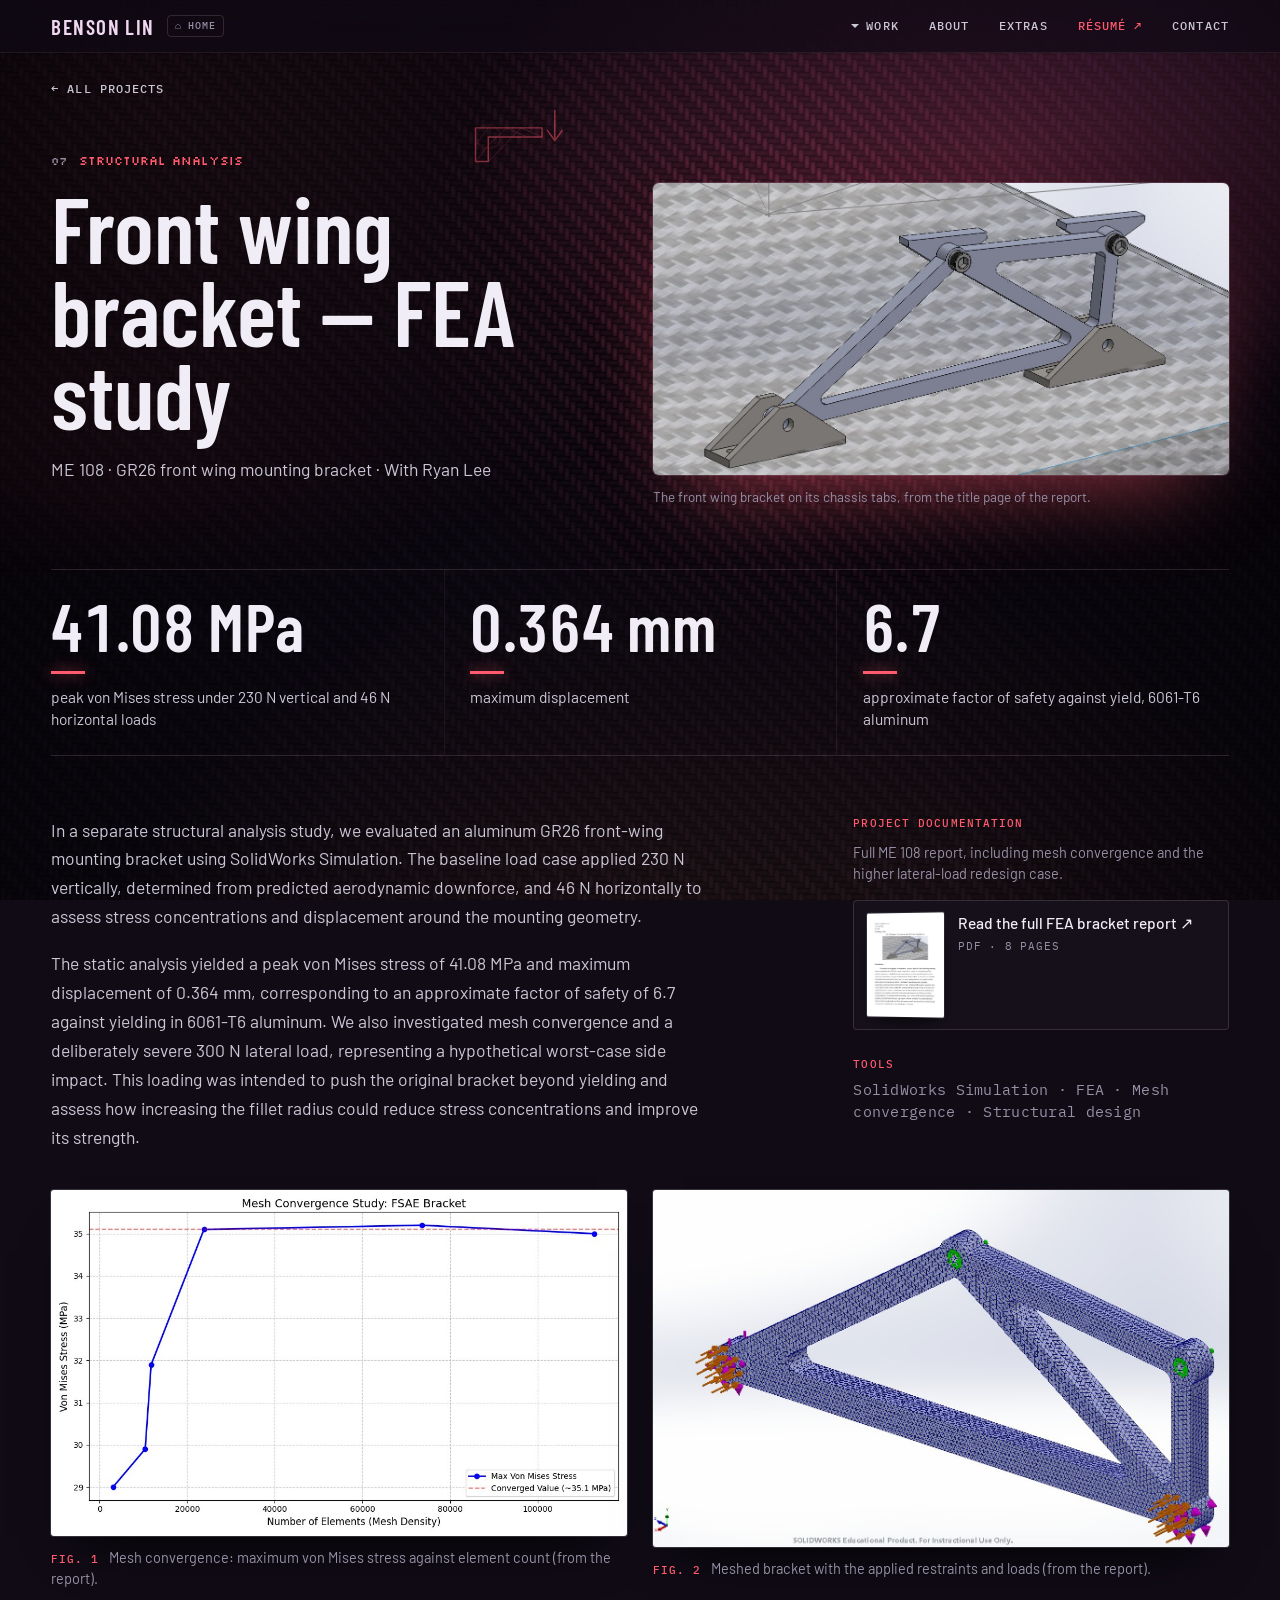
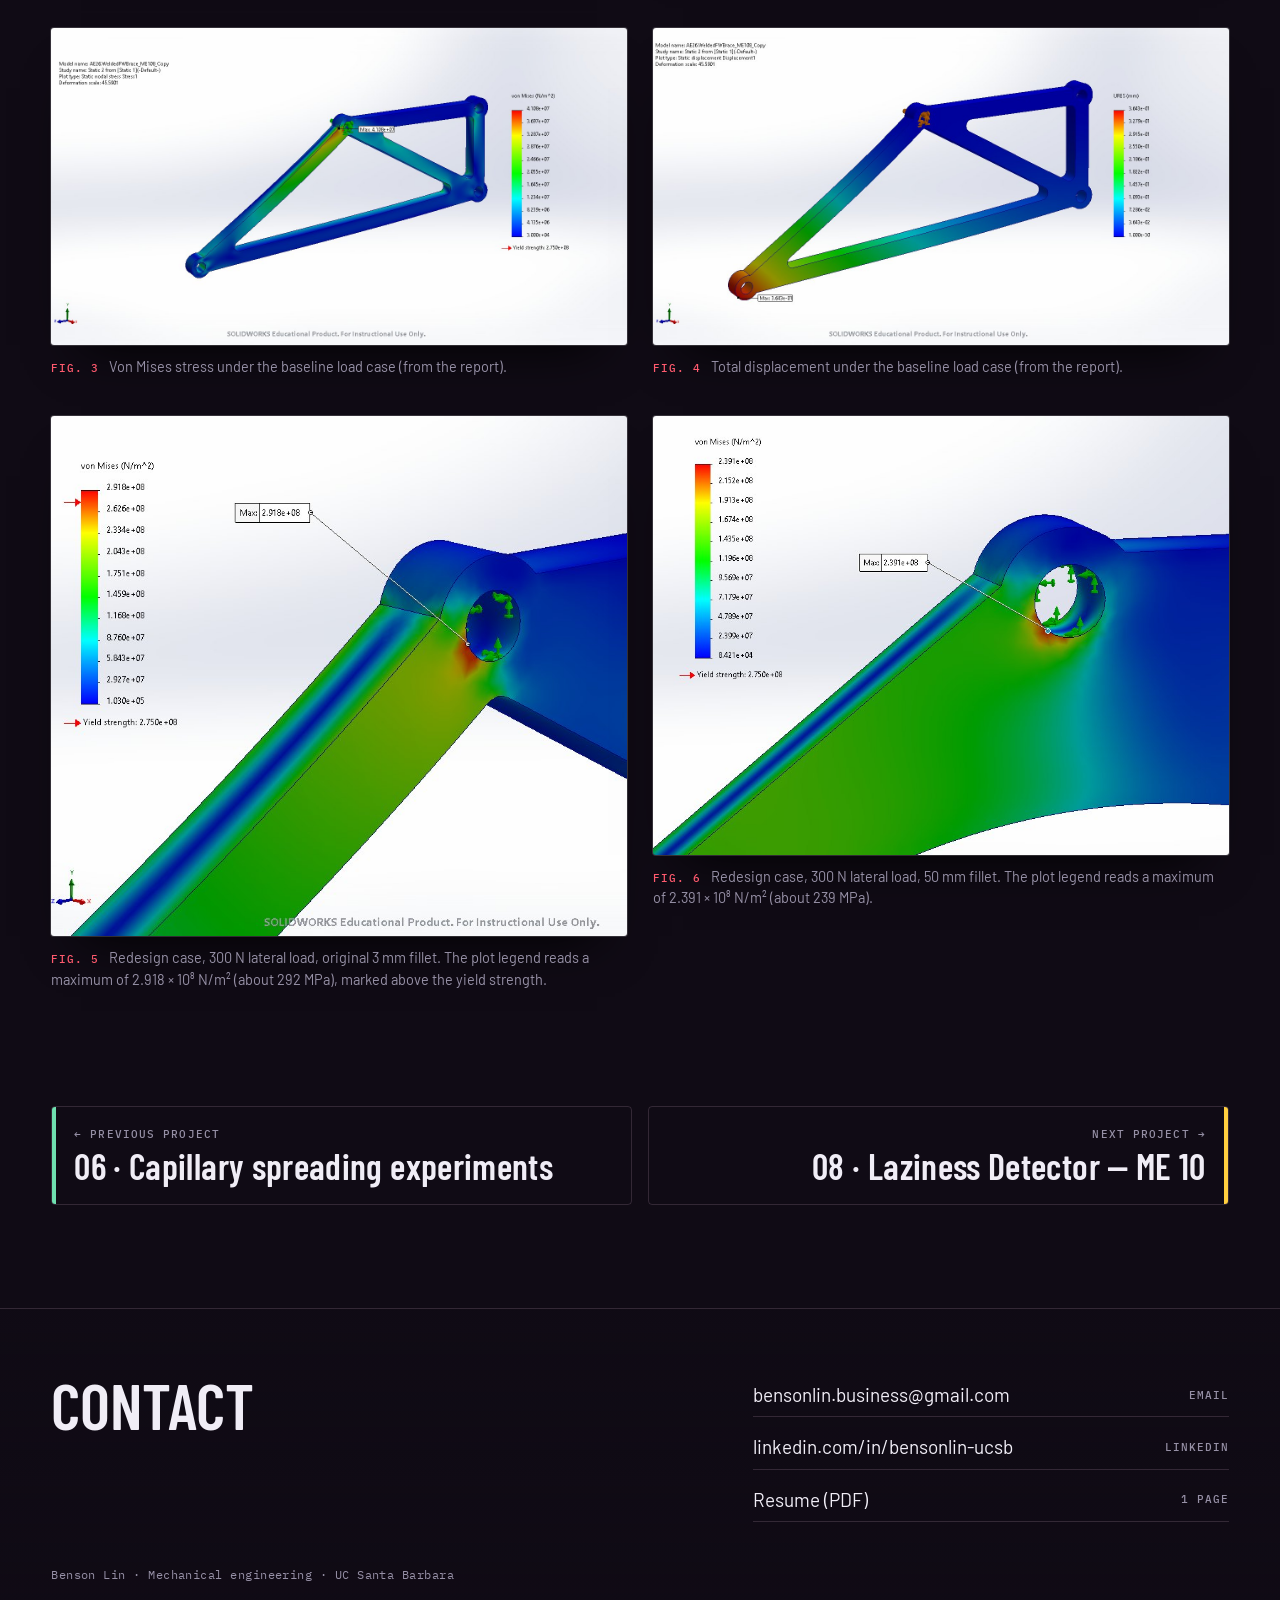
==== commit be0b23e3: "Add files via upload" ====
--- a/bracket-fea.html
+++ b/bracket-fea.html
@@ -1,13 +1,14 @@
-<!doctype html>
+<!DOCTYPE html>
+
 <html lang="en"><head>
-<meta charset="utf-8"><meta name="viewport" content="width=device-width,initial-scale=1,viewport-fit=cover">
-<title>Front wing bracket — FEA study — Benson Lin</title><meta name="description" content="Structural analysis of a GR26 aluminum front wing mounting bracket in SolidWorks Simulation.">
-<meta name="theme-color" content="#09080d"><meta name="color-scheme" content="dark">
-<meta property="og:title" content="Front wing bracket — FEA study — Benson Lin"><meta property="og:description" content="Structural analysis of a GR26 aluminum front wing mounting bracket in SolidWorks Simulation."><meta property="og:type" content="website"><meta property="og:image" content="assets/og.jpg">
-<link rel="icon" href="favicon.svg" type="image/svg+xml"><link rel="prev" href="capillary-spreading.html"><link rel="next" href="laziness-detector.html">
+<meta charset="utf-8"/><meta content="width=device-width,initial-scale=1,viewport-fit=cover" name="viewport"/>
+<title>Front wing bracket — FEA study — Benson Lin</title><meta content="Structural analysis of a GR26 aluminum front wing mounting bracket in SolidWorks Simulation." name="description"/>
+<meta content="#09080d" name="theme-color"/><meta content="dark" name="color-scheme"/>
+<meta content="Front wing bracket — FEA study — Benson Lin" property="og:title"/><meta content="Structural analysis of a GR26 aluminum front wing mounting bracket in SolidWorks Simulation." property="og:description"/><meta content="website" property="og:type"/><meta content="assets/og.jpg" property="og:image"/>
+<link href="favicon.svg" rel="icon" type="image/svg+xml"/><link href="capillary-spreading.html" rel="prev"/><link href="laziness-detector.html" rel="next"/>
 <script>try{if(sessionStorage.getItem('bl-music')==='1')document.documentElement.classList.add('music')}catch(e){}</script>
-<link rel="preconnect" href="https://fonts.googleapis.com"><link rel="preconnect" href="https://fonts.gstatic.com" crossorigin>
-<link rel="stylesheet" href="https://fonts.googleapis.com/css2?family=Barlow+Condensed:wght@500;600;700&family=Barlow:wght@400;500;600&family=IBM+Plex+Mono:wght@400;500&family=Silkscreen:wght@400&display=swap"><noscript><link rel="stylesheet" href="https://fonts.googleapis.com/css2?family=Barlow+Condensed:wght@500;600;700&family=Barlow:wght@400;500;600&family=IBM+Plex+Mono:wght@400;500&family=Silkscreen:wght@400&display=swap"></noscript>
+<link href="https://fonts.googleapis.com" rel="preconnect"/><link crossorigin="" href="https://fonts.gstatic.com" rel="preconnect"/>
+<link href="https://fonts.googleapis.com/css2?family=Barlow+Condensed:wght@500;600;700&amp;family=Barlow:wght@400;500;600&amp;family=IBM+Plex+Mono:wght@400;500&amp;family=Silkscreen:wght@400&amp;display=swap" rel="stylesheet"/><noscript><link href="https://fonts.googleapis.com/css2?family=Barlow+Condensed:wght@500;600;700&amp;family=Barlow:wght@400;500;600&amp;family=IBM+Plex+Mono:wght@400;500&amp;family=Silkscreen:wght@400&amp;display=swap" rel="stylesheet"/></noscript>
 <script>
 /* V6.12: Keep text hidden until its real font faces load; eliminate font swapping on visible pages. */
 (function(){
@@ -24,25 +25,25 @@
   setTimeout(show,5500); /* fail safe for blocked/offline Google Fonts */
 })();
 </script>
-<link rel="stylesheet" href="site.css?v=final3">
-<script src="site.js?v=6.29" defer></script>
+<link href="site.css?v=final4" rel="stylesheet"/>
+<script defer="" src="site.js?v=6.29"></script>
 </head>
-<body id="top" data-p="bf" data-page="project">
+<body data-p="bf" data-page="project" id="top">
 <a class="skip" href="#main">Skip to content</a>
-<div class="carbon" aria-hidden="true"><div class="sheen"><i></i></div></div>
-<header class="bar"><a class="brand" href="index.html" title="Back to homepage" aria-label="Benson Lin — Home"><span class="brand-name">Benson Lin</span><span class="brand-home" aria-hidden="true">⌂ Home</span></a>
-<nav class="nav" aria-label="Primary">
-<details class="work-menu"><summary>Work</summary><div class="work-panel"><a href="gaucho-racing.html" style="--c:#a98bff"><i></i><span>Gaucho Racing aerodynamics</span><b>01</b></a><a href="hydration-bot.html" style="--c:#3cc8f0"><i></i><span>Hydration Bot</span><b>02</b></a><a href="sidepod-cooling.html" style="--c:#ff8a3d"><i></i><span>Sidepod cooling research</span><b>03</b></a><a href="disney-capstone.html" style="--c:#6b8cff"><i></i><span>Sensor-fusion robotic arm</span><b>04</b></a><a href="thumb-rest.html" style="--c:#b4c3dd"><i></i><span>Generative-design clarinet thumb rest</span><b>05</b></a><a href="capillary-spreading.html" style="--c:#6fe0b0"><i></i><span>Capillary spreading experiments</span><b>06</b></a><a href="bracket-fea.html" aria-current=page style="--c:#ff5a6e"><i></i><span>Front wing bracket — FEA study</span><b>07</b></a><a href="laziness-detector.html" style="--c:#ffcf3f"><i></i><span>Laziness Detector — ME 10</span><b>08</b></a><hr><a href="extras.html" style="--c:#c4a8ff"><i></i><span>Extras</span><b>—</b></a></div></details>
+<div aria-hidden="true" class="carbon"><div class="sheen"><i></i></div></div>
+<header class="bar"><a aria-label="Benson Lin — Home" class="brand" href="index.html" title="Back to homepage"><span class="brand-name">Benson Lin</span><span aria-hidden="true" class="brand-home">⌂ Home</span></a>
+<nav aria-label="Primary" class="nav">
+<details class="work-menu"><summary>Work</summary><div class="work-panel"><a href="gaucho-racing.html" style="--c:#a98bff"><i></i><span>Gaucho Racing aerodynamics</span><b>01</b></a><a href="hydration-bot.html" style="--c:#3cc8f0"><i></i><span>Hydration Bot</span><b>02</b></a><a href="sidepod-cooling.html" style="--c:#ff8a3d"><i></i><span>Sidepod cooling research</span><b>03</b></a><a href="disney-capstone.html" style="--c:#6b8cff"><i></i><span>Sensor-fusion robotic arm</span><b>04</b></a><a href="thumb-rest.html" style="--c:#b4c3dd"><i></i><span>Generative-design clarinet thumb rest</span><b>05</b></a><a href="capillary-spreading.html" style="--c:#6fe0b0"><i></i><span>Capillary spreading experiments</span><b>06</b></a><a aria-current="page" href="bracket-fea.html" style="--c:#ff5a6e"><i></i><span>Front wing bracket — FEA study</span><b>07</b></a><a href="laziness-detector.html" style="--c:#ffcf3f"><i></i><span>Laziness Detector — ME 10</span><b>08</b></a><hr/><a href="extras.html" style="--c:#c4a8ff"><i></i><span>Extras</span><b>—</b></a></div></details>
 <a href="index.html#about">About</a><a href="extras.html">Extras</a>
-<a class="res" href="Benson_Lin_Resume_Fall_2026.pdf" target="_blank" rel="noopener">Résumé ↗</a><a class="opt" href="#contact">Contact</a></nav></header>
+<a class="res" href="Benson_Lin_Resume_Fall_2026.pdf" rel="noopener" target="_blank">Résumé ↗</a><a class="opt" href="#contact">Contact</a></nav></header>
 <main id="main"><header class="ph"><div class="ph-in"><a class="back" href="index.html#work">← All projects</a>
-<div class="ph-title project-flair-title"><svg class="project-flair flair-structural" viewBox="0 0 180 75" aria-hidden="true" focusable="false"><path class="bracket-outline" d="M39 61 V24 H112 V34 H53 V61 Z"/><path class="bracket-mesh" d="M39 43 L53 24 M39 61 L53 43 M53 43 L73 24 M53 61 L89 24 M73 24 L96 34 M89 24 L112 34"/><path class="force-shaft" d="M126 5 V36"/><path class="force-head" d="M118 27 L126 38 L134 27"/><circle class="stress-ring" cx="53" cy="34" r="12"/></svg><p class="kicker"><span class="no">07</span>Structural analysis</p><h1>Front wing bracket — FEA study</h1><p class="meta">ME 108 · GR26 front wing mounting bracket · With Ryan Lee</p></div>
-<figure class="ph-media frame"><img src="assets/bracket-01.jpg" alt="" width="1277" height="647" fetchpriority="high" decoding="async"><figcaption>The front wing bracket on its chassis tabs, from the title page of the report.</figcaption></figure></div></header><div class="readouts "><dl><div><dt>41.08 MPa</dt><dd>peak von Mises stress under 230 N vertical and 46 N horizontal loads</dd></div><div><dt>0.364 mm</dt><dd>maximum displacement</dd></div><div><dt>6.7</dt><dd>approximate factor of safety against yield, 6061-T6 aluminum</dd></div></dl></div><div class="body"><div class="grid" style="display:block"><section class="sec" id="overview"><div class="text"><p>In a separate structural analysis study, we evaluated a GR26 aluminum front wing mounting bracket using SolidWorks Simulation. The baseline load case applied 230 N vertically and 46 N horizontally to assess stress concentrations and displacement around the mounting geometry.</p><p>The reported static analysis yielded a peak von Mises stress of 41.08 MPa and maximum displacement of 0.364 mm, with an approximate factor of safety of 6.7 against yield for 6061-T6 aluminum. The report also investigates mesh convergence and a deliberately severe 300 N lateral-load case, representing a worst-case side impact intended to drive the original bracket beyond its yield limit and assess how a revised fillet could improve its strength.</p></div><aside class="margin"><h3>Project documentation</h3><p>Full ME 108 report, including mesh convergence and the higher lateral-load redesign case.</p><a class="doc" href="Front_Wing_Bracket_FEA_Report.pdf" target="_blank" rel="noopener"><span class="sheet"><img src="assets/docs/Front_Wing_Bracket_FEA_Report.webp" alt="" loading="lazy" decoding="async"></span><span><b>Read the full FEA bracket report ↗</b><small>PDF · 8 pages</small></span></a><p class="tools">SolidWorks Simulation · FEA · Mesh convergence · Structural design</p></aside><div class="half"><figure class="fig plate "><a class="zoom" href="assets/bracket-02.jpg"><img src="assets/bracket-02.jpg" alt="Plot of maximum von Mises stress versus number of elements, leveling off above about 25,000 elements" width="1000" height="600" loading="lazy" decoding="async"></a><figcaption>Mesh convergence: maximum von Mises stress against element count (from the report).</figcaption></figure></div><div class="half"><figure class="fig plate "><a class="zoom" href="assets/bracket-03.jpg"><img src="assets/bracket-03.jpg" alt="Meshed front wing bracket with fixed supports and applied loads" width="1235" height="765" loading="lazy" decoding="async"></a><figcaption>Meshed bracket with the applied restraints and loads (from the report).</figcaption></figure></div><div class="half"><figure class="fig plate "><a class="zoom" href="assets/bracket-04.jpg"><img src="assets/bracket-04.jpg" alt="Von Mises stress plot of the bracket under the baseline load case" width="1368" height="752" loading="lazy" decoding="async"></a><figcaption>Von Mises stress under the baseline load case (from the report).</figcaption></figure></div><div class="half"><figure class="fig plate "><a class="zoom" href="assets/bracket-05.jpg"><img src="assets/bracket-05.jpg" alt="Displacement plot of the bracket, largest at the leading tip" width="1368" height="752" loading="lazy" decoding="async"></a><figcaption>Total displacement under the baseline load case (from the report).</figcaption></figure></div><div class="half"><figure class="fig plate "><a class="zoom" href="assets/bracket-06.jpg"><img src="assets/bracket-06.jpg" alt="Von Mises stress at the mounting hole in the redesign case with the original fillet" width="809" height="730" loading="lazy" decoding="async"></a><figcaption>Redesign case, 300 N lateral load, original 3 mm fillet. The plot legend reads a maximum of 2.918 × 10⁸ N/m² (about 292 MPa), marked above the yield strength.</figcaption></figure></div><div class="half"><figure class="fig plate "><a class="zoom" href="assets/bracket-07.jpg"><img src="assets/bracket-07.jpg" alt="Von Mises stress at the mounting hole in the redesign case with the larger fillet" width="892" height="679" loading="lazy" decoding="async"></a><figcaption>Redesign case, 300 N lateral load, 50 mm fillet. The plot legend reads a maximum of 2.391 × 10⁸ N/m² (about 239 MPa).</figcaption></figure></div></section></div></div><nav class="pager" aria-label="Projects"><a class="prev" href="capillary-spreading.html" style="--c:#6fe0b0;--c-rgb:111,224,176"><small>← Previous project</small><b>06 · Capillary spreading experiments</b></a><a class="next" href="laziness-detector.html" style="--c:#ffcf3f;--c-rgb:255,207,63"><small>Next project →</small><b>08 · Laziness Detector — ME 10</b></a></nav></main><footer class="foot" id="contact"><div class="wrap"><div class="grid">
+<div class="ph-title project-flair-title"><svg aria-hidden="true" class="project-flair flair-structural" focusable="false" viewbox="0 0 180 75"><path class="bracket-outline" d="M39 61 V24 H112 V34 H53 V61 Z"></path><path class="bracket-mesh" d="M39 43 L53 24 M39 61 L53 43 M53 43 L73 24 M53 61 L89 24 M73 24 L96 34 M89 24 L112 34"></path><path class="force-shaft" d="M126 5 V36"></path><path class="force-head" d="M118 27 L126 38 L134 27"></path><circle class="stress-ring" cx="53" cy="34" r="12"></circle></svg><p class="kicker"><span class="no">07</span>Structural analysis</p><h1>Front wing bracket — FEA study</h1><p class="meta">ME 108 · GR26 front wing mounting bracket · With Ryan Lee</p></div>
+<figure class="ph-media frame"><img alt="" decoding="async" fetchpriority="high" height="647" src="assets/bracket-01.jpg" width="1277"/><figcaption>The front wing bracket on its chassis tabs, from the title page of the report.</figcaption></figure></div></header><div class="readouts"><dl><div><dt>41.08 MPa</dt><dd>peak von Mises stress under 230 N vertical and 46 N horizontal loads</dd></div><div><dt>0.364 mm</dt><dd>maximum displacement</dd></div><div><dt>6.7</dt><dd>approximate factor of safety against yield, 6061-T6 aluminum</dd></div></dl></div><div class="body"><div class="grid" style="display:block"><section class="sec" id="overview"><div class="text"><p>In a separate structural analysis study, we evaluated an aluminum GR26 front-wing mounting bracket using SolidWorks Simulation. The baseline load case applied 230 N vertically, determined from predicted aerodynamic downforce, and 46 N horizontally to assess stress concentrations and displacement around the mounting geometry.</p><p>The static analysis yielded a peak von Mises stress of 41.08 MPa and maximum displacement of 0.364 mm, corresponding to an approximate factor of safety of 6.7 against yielding in 6061-T6 aluminum. We also investigated mesh convergence and a deliberately severe 300 N lateral load, representing a hypothetical worst-case side impact. This loading was intended to push the original bracket beyond yielding and assess how increasing the fillet radius could reduce stress concentrations and improve its strength.</p></div><aside class="margin"><h3>Project documentation</h3><p>Full ME 108 report, including mesh convergence and the higher lateral-load redesign case.</p><a class="doc" href="Front_Wing_Bracket_FEA_Report.pdf" rel="noopener" target="_blank"><span class="sheet"><img alt="" decoding="async" loading="lazy" src="assets/docs/Front_Wing_Bracket_FEA_Report.webp"/></span><span><b>Read the full FEA bracket report ↗</b><small>PDF · 8 pages</small></span></a><p class="tools">SolidWorks Simulation · FEA · Mesh convergence · Structural design</p></aside><div class="half"><figure class="fig plate"><a class="zoom" href="assets/bracket-02.jpg"><img alt="Plot of maximum von Mises stress versus number of elements, leveling off above about 25,000 elements" decoding="async" height="600" loading="lazy" src="assets/bracket-02.jpg" width="1000"/></a><figcaption>Mesh convergence: maximum von Mises stress against element count (from the report).</figcaption></figure></div><div class="half"><figure class="fig plate"><a class="zoom" href="assets/bracket-03.jpg"><img alt="Meshed front wing bracket with fixed supports and applied loads" decoding="async" height="765" loading="lazy" src="assets/bracket-03.jpg" width="1235"/></a><figcaption>Meshed bracket with the applied restraints and loads (from the report).</figcaption></figure></div><div class="half"><figure class="fig plate"><a class="zoom" href="assets/bracket-04.jpg"><img alt="Von Mises stress plot of the bracket under the baseline load case" decoding="async" height="752" loading="lazy" src="assets/bracket-04.jpg" width="1368"/></a><figcaption>Von Mises stress under the baseline load case (from the report).</figcaption></figure></div><div class="half"><figure class="fig plate"><a class="zoom" href="assets/bracket-05.jpg"><img alt="Displacement plot of the bracket, largest at the leading tip" decoding="async" height="752" loading="lazy" src="assets/bracket-05.jpg" width="1368"/></a><figcaption>Total displacement under the baseline load case (from the report).</figcaption></figure></div><div class="half"><figure class="fig plate"><a class="zoom" href="assets/bracket-06.jpg"><img alt="Von Mises stress at the mounting hole in the redesign case with the original fillet" decoding="async" height="730" loading="lazy" src="assets/bracket-06.jpg" width="809"/></a><figcaption>Redesign case, 300 N lateral load, original 3 mm fillet. The plot legend reads a maximum of 2.918 × 10⁸ N/m² (about 292 MPa), marked above the yield strength.</figcaption></figure></div><div class="half"><figure class="fig plate"><a class="zoom" href="assets/bracket-07.jpg"><img alt="Von Mises stress at the mounting hole in the redesign case with the larger fillet" decoding="async" height="679" loading="lazy" src="assets/bracket-07.jpg" width="892"/></a><figcaption>Redesign case, 300 N lateral load, 50 mm fillet. The plot legend reads a maximum of 2.391 × 10⁸ N/m² (about 239 MPa).</figcaption></figure></div></section></div></div><nav aria-label="Projects" class="pager"><a class="prev" href="capillary-spreading.html" style="--c:#6fe0b0;--c-rgb:111,224,176"><small>← Previous project</small><b>06 · Capillary spreading experiments</b></a><a class="next" href="laziness-detector.html" style="--c:#ffcf3f;--c-rgb:255,207,63"><small>Next project →</small><b>08 · Laziness Detector — ME 10</b></a></nav></main><footer class="foot" id="contact"><div class="wrap"><div class="grid">
 <div class="text"><h2>Contact</h2></div>
 <div class="links colr"><a href="mailto:bensonlin.business@gmail.com"><span>bensonlin.business@gmail.com</span><small>Email</small></a>
 <a href="https://linkedin.com/in/bensonlin-ucsb" rel="noopener"><span>linkedin.com/in/bensonlin-ucsb</span><small>LinkedIn</small></a>
-<a href="Benson_Lin_Resume_Fall_2026.pdf" target="_blank" rel="noopener"><span>Resume (PDF)</span><small>1 page</small></a></div>
+<a href="Benson_Lin_Resume_Fall_2026.pdf" rel="noopener" target="_blank"><span>Resume (PDF)</span><small>1 page</small></a></div>
 <p class="fine">Benson Lin · Mechanical engineering · UC Santa Barbara</p></div></div></footer>
-<dialog id="lb" aria-label="Enlarged image"><div class="lb-bar"><span class="cnt"></span><button class="lb-prev" type="button" aria-label="Previous image">←</button><button class="lb-next" type="button" aria-label="Next image">→</button><button class="lb-x" type="button">Close</button></div><div class="lb-stage"><img alt=""></div><p class="cap"></p></dialog>
-<button id="mm-exit" type="button" hidden aria-label="Return to the normal engineering portfolio theme">♫ Return to engineering mode</button>
+<dialog aria-label="Enlarged image" id="lb"><div class="lb-bar"><span class="cnt"></span><button aria-label="Previous image" class="lb-prev" type="button">←</button><button aria-label="Next image" class="lb-next" type="button">→</button><button class="lb-x" type="button">Close</button></div><div class="lb-stage"><img alt=""/></div><p class="cap"></p></dialog>
+<button aria-label="Return to the normal engineering portfolio theme" hidden="" id="mm-exit" type="button">♫ Return to engineering mode</button>
 </body></html>
--- a/site.css
+++ b/site.css
@@ -219,7 +219,7 @@
 .text p strong{color:var(--ink)}
 .tools{font:400 12.5px/1.65 var(--f-mono);letter-spacing:.02em;color:var(--mute)}
 .tools::before{content:"Tools";display:block;font-weight:500;text-transform:uppercase;letter-spacing:.1em;color:var(--acc);margin-bottom:6px;font-size:11px}
-.tools.plat::before{content:"Platform and plan"}
+.tools.plat::before{content:none}
 .tools.inline{margin-top:1.4em;max-width:46em}
 
 /* margin column: documents */
@@ -903,3 +903,22 @@
 .gr26-annotated .gr26-pins{fill:#efb8da;stroke:#1d1929;stroke-width:2}
 .gr26-annotated .gr26-labels rect{fill:#1b1825;fill-opacity:.94;stroke:#be84cd;stroke-width:1.4}
 .gr26-annotated .gr26-labels text{font-size:20px;font-family:var(--f-disp);font-weight:600;letter-spacing:.6px;fill:#f5eaf4}
+
+/* Disney Platform & tools: one heading only; compact list entries. */
+.margin .tools.plat{margin-top:9px;line-height:1.55}
+.margin h3 + .tools.plat{margin-top:14px}
+
+/* Hydration Bot: representative mechanical CAD stages. */
+body[data-p="hb"] .hb-copy{grid-column:1/10}
+body[data-p="hb"] .hb-intro{grid-column:1/8}
+body[data-p="hb"] .hb-iteration-section{min-width:0}
+body[data-p="hb"] .hb-iteration-section h2{font:600 clamp(26px,3.2vw,40px)/1.05 var(--f-disp);letter-spacing:.01em;margin:0 0 8px}
+body[data-p="hb"] .hb-gallery-intro,body[data-p="hb"] .hb-gallery-note{font:400 13px/1.5 var(--f-mono);color:var(--mute);margin:0 0 18px}
+body[data-p="hb"] .hb-gallery-note{margin:13px 0 0}
+body[data-p="hb"] .hb-iteration-gallery{display:grid;grid-template-columns:repeat(3,minmax(0,1fr));gap:clamp(12px,2vw,24px);align-items:start}
+body[data-p="hb"] .hb-iteration-gallery figure{min-width:0}
+body[data-p="hb"] .hb-iteration-gallery .zoom{height:clamp(190px,23vw,300px);display:flex;align-items:center;justify-content:center;overflow:hidden;background:#f1f2f5;border-radius:4px}
+body[data-p="hb"] .hb-iteration-gallery img{object-fit:contain;width:100%;height:100%;background:#f1f2f5}
+body[data-p="hb"] .hb-iteration-gallery figcaption{font-size:13px}
+@media(max-width:1000px){body[data-p="hb"] .hb-copy,body[data-p="hb"] .hb-intro{grid-column:1/-1}}
+@media(max-width:760px){body[data-p="hb"] .hb-iteration-gallery{display:flex;overflow-x:auto;overscroll-behavior-inline:contain;scroll-snap-type:x mandatory;-webkit-overflow-scrolling:touch;padding-bottom:12px;gap:14px}body[data-p="hb"] .hb-iteration-gallery figure{flex:0 0 min(78vw,360px);scroll-snap-align:start}body[data-p="hb"] .hb-iteration-gallery .zoom{height:280px}}
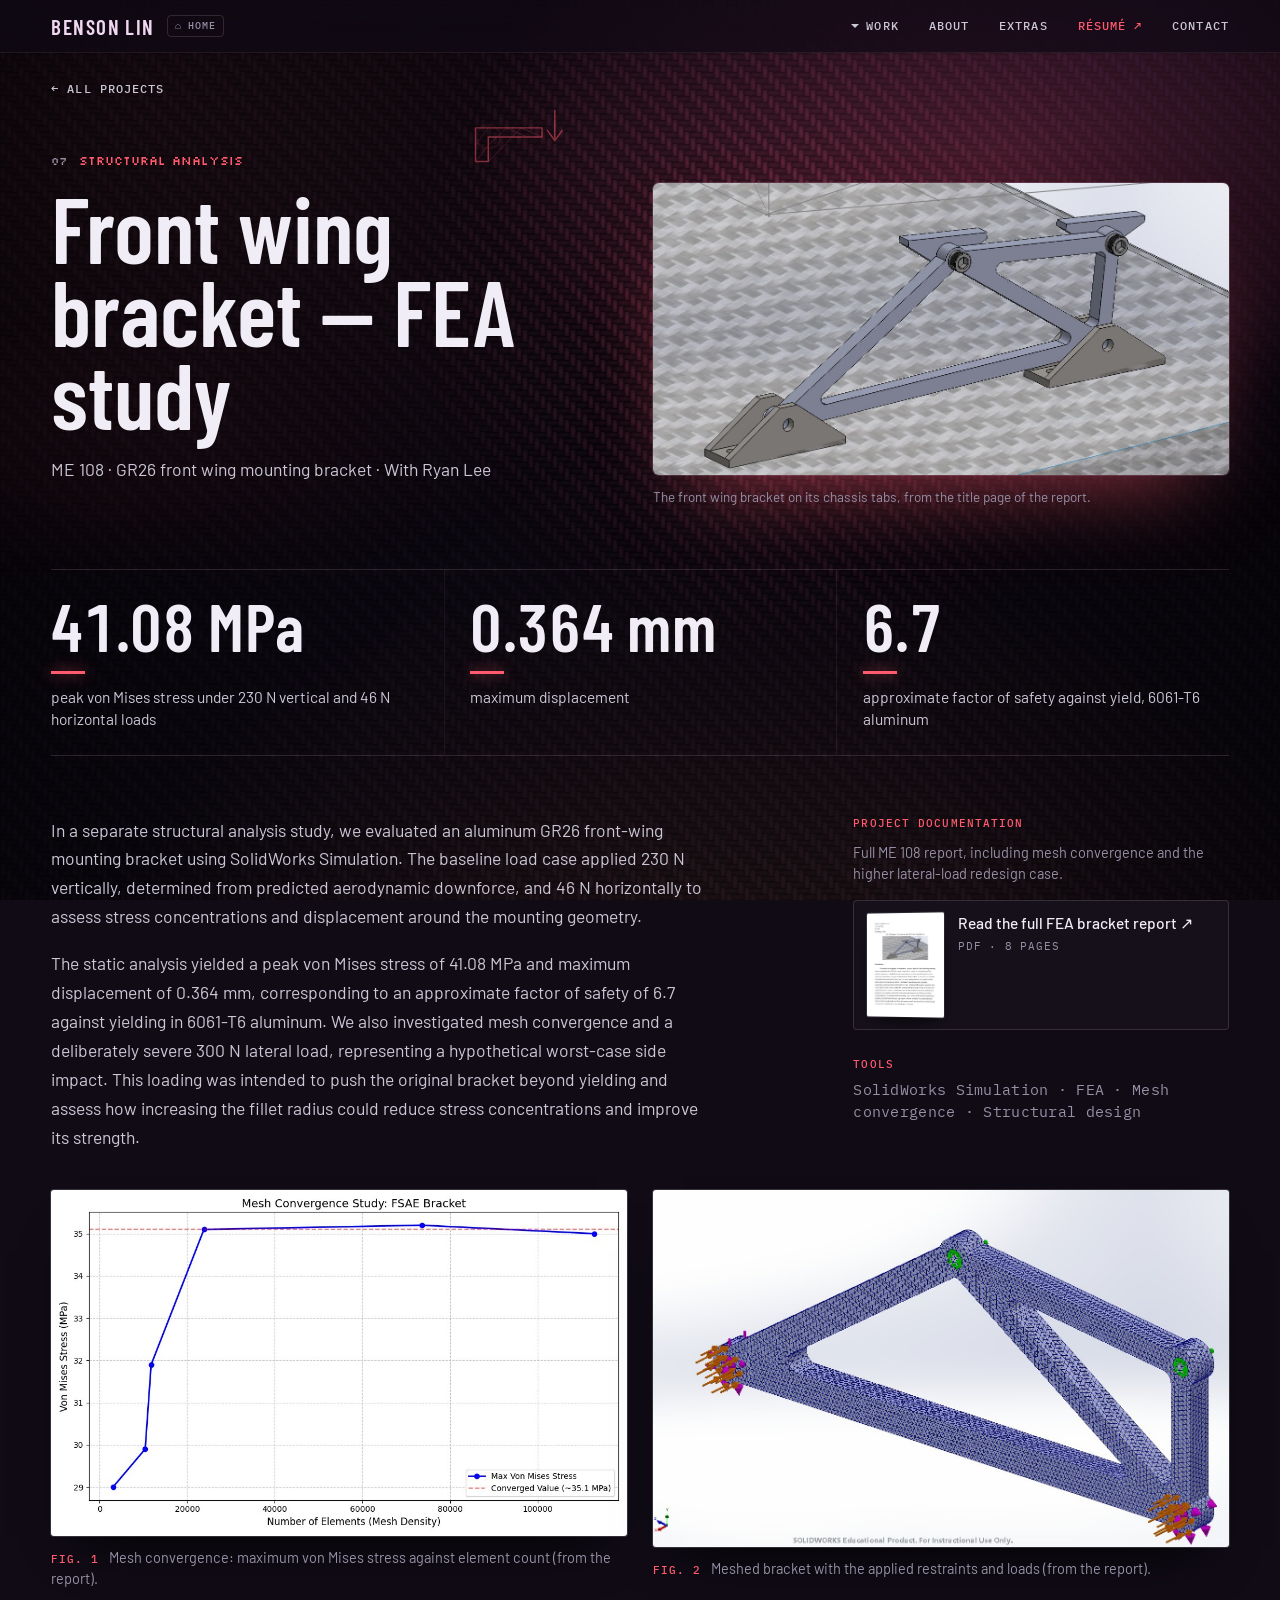
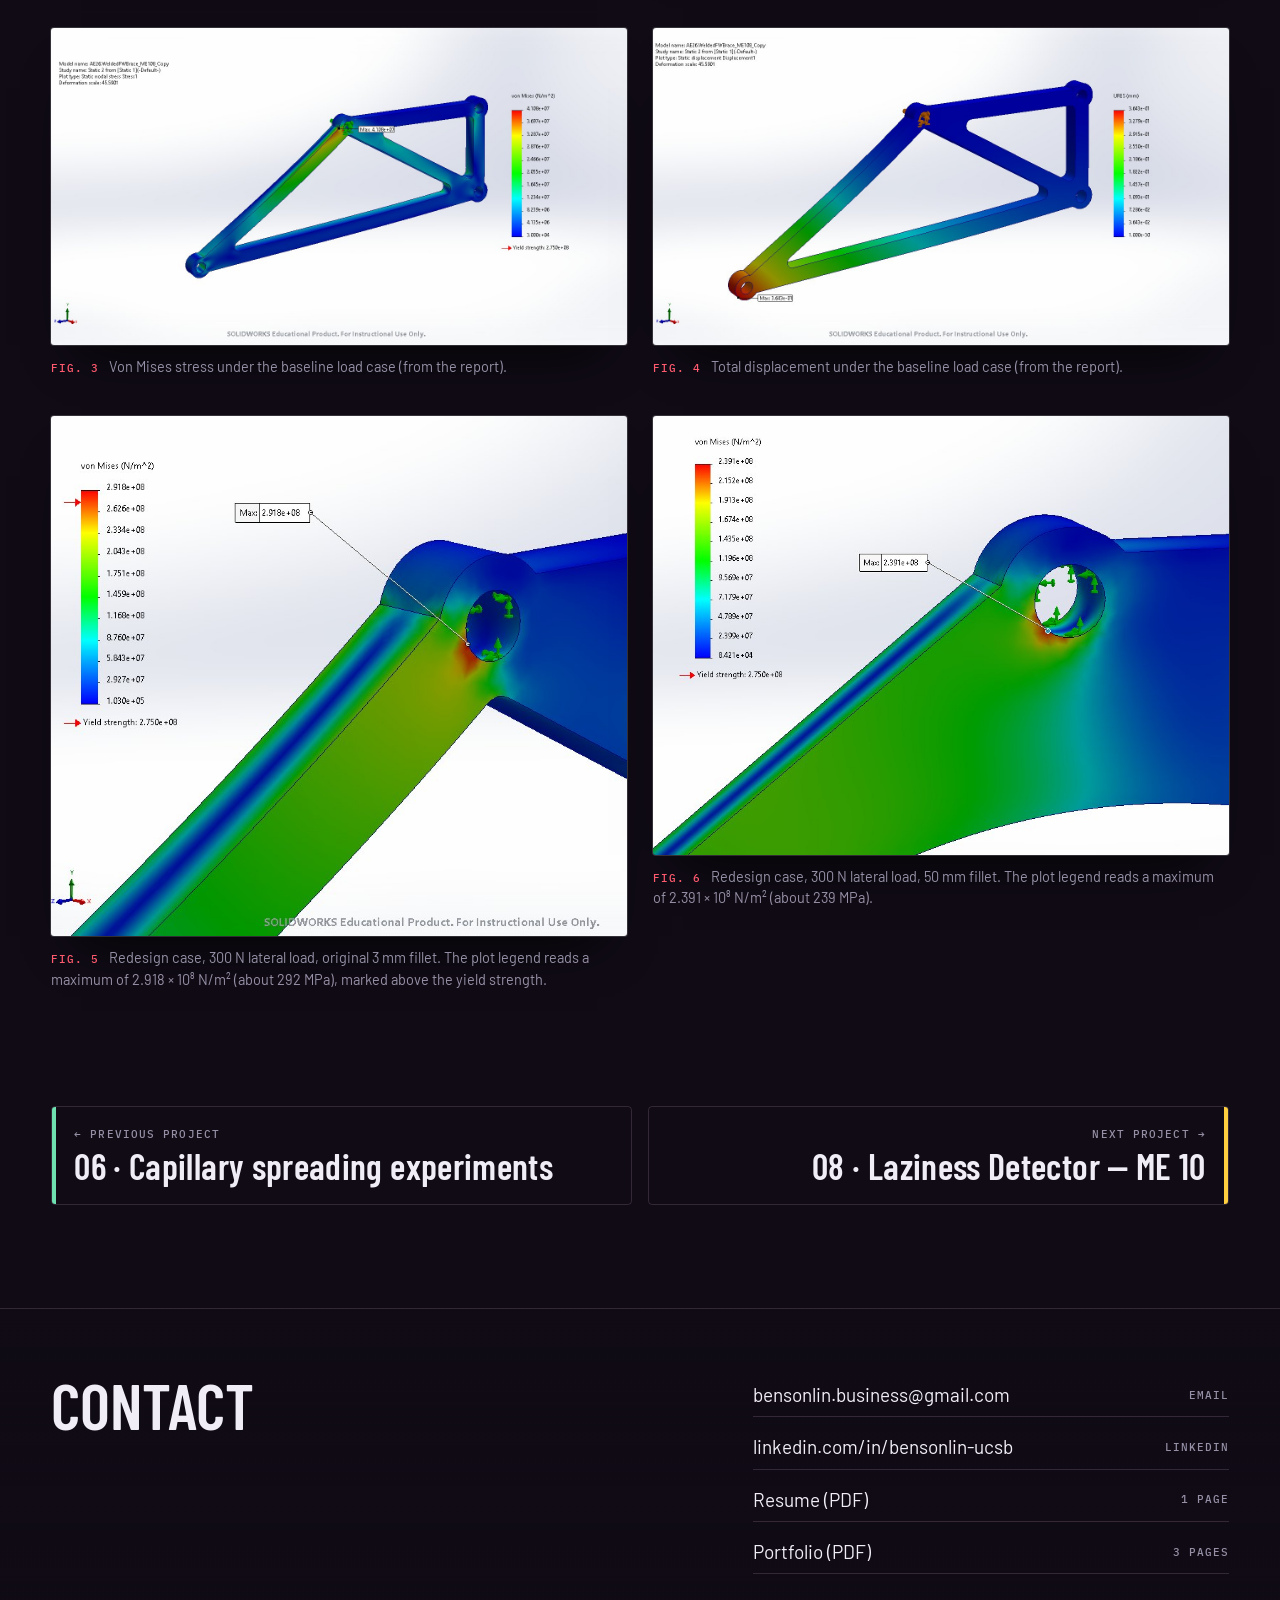
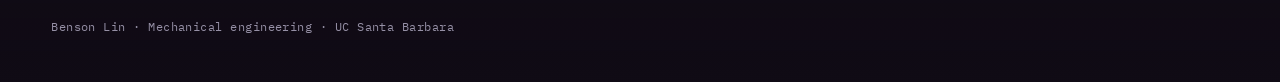
==== commit 447295c3: "Add files via upload" ====
--- a/bracket-fea.html
+++ b/bracket-fea.html
@@ -4,7 +4,7 @@
 <meta charset="utf-8"/><meta content="width=device-width,initial-scale=1,viewport-fit=cover" name="viewport"/>
 <title>Front wing bracket — FEA study — Benson Lin</title><meta content="Structural analysis of a GR26 aluminum front wing mounting bracket in SolidWorks Simulation." name="description"/>
 <meta content="#09080d" name="theme-color"/><meta content="dark" name="color-scheme"/>
-<meta content="Front wing bracket — FEA study — Benson Lin" property="og:title"/><meta content="Structural analysis of a GR26 aluminum front wing mounting bracket in SolidWorks Simulation." property="og:description"/><meta content="website" property="og:type"/><meta content="assets/og.jpg" property="og:image"/>
+<meta content="Front wing bracket — FEA study — Benson Lin" property="og:title"/><meta content="Structural analysis of a GR26 aluminum front wing mounting bracket in SolidWorks Simulation." property="og:description"/><meta content="website" property="og:type"/><meta content="https://dodango.github.io/portfolio/assets/og.jpg" property="og:image"/><meta content="1200" property="og:image:width"/><meta content="630" property="og:image:height"/><meta content="https://dodango.github.io/portfolio/bracket-fea.html" property="og:url"/><meta content="summary_large_image" name="twitter:card"/><link href="https://dodango.github.io/portfolio/bracket-fea.html" rel="canonical"/>
 <link href="favicon.svg" rel="icon" type="image/svg+xml"/><link href="capillary-spreading.html" rel="prev"/><link href="laziness-detector.html" rel="next"/>
 <script>try{if(sessionStorage.getItem('bl-music')==='1')document.documentElement.classList.add('music')}catch(e){}</script>
 <link href="https://fonts.googleapis.com" rel="preconnect"/><link crossorigin="" href="https://fonts.gstatic.com" rel="preconnect"/>
@@ -35,14 +35,14 @@
 <nav aria-label="Primary" class="nav">
 <details class="work-menu"><summary>Work</summary><div class="work-panel"><a href="gaucho-racing.html" style="--c:#a98bff"><i></i><span>Gaucho Racing aerodynamics</span><b>01</b></a><a href="hydration-bot.html" style="--c:#3cc8f0"><i></i><span>Hydration Bot</span><b>02</b></a><a href="sidepod-cooling.html" style="--c:#ff8a3d"><i></i><span>Sidepod cooling research</span><b>03</b></a><a href="disney-capstone.html" style="--c:#6b8cff"><i></i><span>Sensor-fusion robotic arm</span><b>04</b></a><a href="thumb-rest.html" style="--c:#b4c3dd"><i></i><span>Generative-design clarinet thumb rest</span><b>05</b></a><a href="capillary-spreading.html" style="--c:#6fe0b0"><i></i><span>Capillary spreading experiments</span><b>06</b></a><a aria-current="page" href="bracket-fea.html" style="--c:#ff5a6e"><i></i><span>Front wing bracket — FEA study</span><b>07</b></a><a href="laziness-detector.html" style="--c:#ffcf3f"><i></i><span>Laziness Detector — ME 10</span><b>08</b></a><hr/><a href="extras.html" style="--c:#c4a8ff"><i></i><span>Extras</span><b>—</b></a></div></details>
 <a href="index.html#about">About</a><a href="extras.html">Extras</a>
-<a class="res" href="Benson_Lin_Resume_Fall_2026.pdf" rel="noopener" target="_blank">Résumé ↗</a><a class="opt" href="#contact">Contact</a></nav></header>
+<a class="res" href="Benson_Lin_Resume.pdf" rel="noopener" target="_blank">Résumé ↗</a><a class="opt" href="#contact">Contact</a></nav></header>
 <main id="main"><header class="ph"><div class="ph-in"><a class="back" href="index.html#work">← All projects</a>
 <div class="ph-title project-flair-title"><svg aria-hidden="true" class="project-flair flair-structural" focusable="false" viewbox="0 0 180 75"><path class="bracket-outline" d="M39 61 V24 H112 V34 H53 V61 Z"></path><path class="bracket-mesh" d="M39 43 L53 24 M39 61 L53 43 M53 43 L73 24 M53 61 L89 24 M73 24 L96 34 M89 24 L112 34"></path><path class="force-shaft" d="M126 5 V36"></path><path class="force-head" d="M118 27 L126 38 L134 27"></path><circle class="stress-ring" cx="53" cy="34" r="12"></circle></svg><p class="kicker"><span class="no">07</span>Structural analysis</p><h1>Front wing bracket — FEA study</h1><p class="meta">ME 108 · GR26 front wing mounting bracket · With Ryan Lee</p></div>
 <figure class="ph-media frame"><img alt="" decoding="async" fetchpriority="high" height="647" src="assets/bracket-01.jpg" width="1277"/><figcaption>The front wing bracket on its chassis tabs, from the title page of the report.</figcaption></figure></div></header><div class="readouts"><dl><div><dt>41.08 MPa</dt><dd>peak von Mises stress under 230 N vertical and 46 N horizontal loads</dd></div><div><dt>0.364 mm</dt><dd>maximum displacement</dd></div><div><dt>6.7</dt><dd>approximate factor of safety against yield, 6061-T6 aluminum</dd></div></dl></div><div class="body"><div class="grid" style="display:block"><section class="sec" id="overview"><div class="text"><p>In a separate structural analysis study, we evaluated an aluminum GR26 front-wing mounting bracket using SolidWorks Simulation. The baseline load case applied 230 N vertically, determined from predicted aerodynamic downforce, and 46 N horizontally to assess stress concentrations and displacement around the mounting geometry.</p><p>The static analysis yielded a peak von Mises stress of 41.08 MPa and maximum displacement of 0.364 mm, corresponding to an approximate factor of safety of 6.7 against yielding in 6061-T6 aluminum. We also investigated mesh convergence and a deliberately severe 300 N lateral load, representing a hypothetical worst-case side impact. This loading was intended to push the original bracket beyond yielding and assess how increasing the fillet radius could reduce stress concentrations and improve its strength.</p></div><aside class="margin"><h3>Project documentation</h3><p>Full ME 108 report, including mesh convergence and the higher lateral-load redesign case.</p><a class="doc" href="Front_Wing_Bracket_FEA_Report.pdf" rel="noopener" target="_blank"><span class="sheet"><img alt="" decoding="async" loading="lazy" src="assets/docs/Front_Wing_Bracket_FEA_Report.webp"/></span><span><b>Read the full FEA bracket report ↗</b><small>PDF · 8 pages</small></span></a><p class="tools">SolidWorks Simulation · FEA · Mesh convergence · Structural design</p></aside><div class="half"><figure class="fig plate"><a class="zoom" href="assets/bracket-02.jpg"><img alt="Plot of maximum von Mises stress versus number of elements, leveling off above about 25,000 elements" decoding="async" height="600" loading="lazy" src="assets/bracket-02.jpg" width="1000"/></a><figcaption>Mesh convergence: maximum von Mises stress against element count (from the report).</figcaption></figure></div><div class="half"><figure class="fig plate"><a class="zoom" href="assets/bracket-03.jpg"><img alt="Meshed front wing bracket with fixed supports and applied loads" decoding="async" height="765" loading="lazy" src="assets/bracket-03.jpg" width="1235"/></a><figcaption>Meshed bracket with the applied restraints and loads (from the report).</figcaption></figure></div><div class="half"><figure class="fig plate"><a class="zoom" href="assets/bracket-04.jpg"><img alt="Von Mises stress plot of the bracket under the baseline load case" decoding="async" height="752" loading="lazy" src="assets/bracket-04.jpg" width="1368"/></a><figcaption>Von Mises stress under the baseline load case (from the report).</figcaption></figure></div><div class="half"><figure class="fig plate"><a class="zoom" href="assets/bracket-05.jpg"><img alt="Displacement plot of the bracket, largest at the leading tip" decoding="async" height="752" loading="lazy" src="assets/bracket-05.jpg" width="1368"/></a><figcaption>Total displacement under the baseline load case (from the report).</figcaption></figure></div><div class="half"><figure class="fig plate"><a class="zoom" href="assets/bracket-06.jpg"><img alt="Von Mises stress at the mounting hole in the redesign case with the original fillet" decoding="async" height="730" loading="lazy" src="assets/bracket-06.jpg" width="809"/></a><figcaption>Redesign case, 300 N lateral load, original 3 mm fillet. The plot legend reads a maximum of 2.918 × 10⁸ N/m² (about 292 MPa), marked above the yield strength.</figcaption></figure></div><div class="half"><figure class="fig plate"><a class="zoom" href="assets/bracket-07.jpg"><img alt="Von Mises stress at the mounting hole in the redesign case with the larger fillet" decoding="async" height="679" loading="lazy" src="assets/bracket-07.jpg" width="892"/></a><figcaption>Redesign case, 300 N lateral load, 50 mm fillet. The plot legend reads a maximum of 2.391 × 10⁸ N/m² (about 239 MPa).</figcaption></figure></div></section></div></div><nav aria-label="Projects" class="pager"><a class="prev" href="capillary-spreading.html" style="--c:#6fe0b0;--c-rgb:111,224,176"><small>← Previous project</small><b>06 · Capillary spreading experiments</b></a><a class="next" href="laziness-detector.html" style="--c:#ffcf3f;--c-rgb:255,207,63"><small>Next project →</small><b>08 · Laziness Detector — ME 10</b></a></nav></main><footer class="foot" id="contact"><div class="wrap"><div class="grid">
 <div class="text"><h2>Contact</h2></div>
 <div class="links colr"><a href="mailto:bensonlin.business@gmail.com"><span>bensonlin.business@gmail.com</span><small>Email</small></a>
 <a href="https://linkedin.com/in/bensonlin-ucsb" rel="noopener"><span>linkedin.com/in/bensonlin-ucsb</span><small>LinkedIn</small></a>
-<a href="Benson_Lin_Resume_Fall_2026.pdf" rel="noopener" target="_blank"><span>Resume (PDF)</span><small>1 page</small></a></div>
+<a href="Benson_Lin_Resume.pdf" rel="noopener" target="_blank"><span>Resume (PDF)</span><small>1 page</small></a><a href="Benson_Lin_Portfolio.pdf" rel="noopener" target="_blank"><span>Portfolio (PDF)</span><small>3 pages</small></a></div>
 <p class="fine">Benson Lin · Mechanical engineering · UC Santa Barbara</p></div></div></footer>
 <dialog aria-label="Enlarged image" id="lb"><div class="lb-bar"><span class="cnt"></span><button aria-label="Previous image" class="lb-prev" type="button">←</button><button aria-label="Next image" class="lb-next" type="button">→</button><button class="lb-x" type="button">Close</button></div><div class="lb-stage"><img alt=""/></div><p class="cap"></p></dialog>
 <button aria-label="Return to the normal engineering portfolio theme" hidden="" id="mm-exit" type="button">♫ Return to engineering mode</button>
